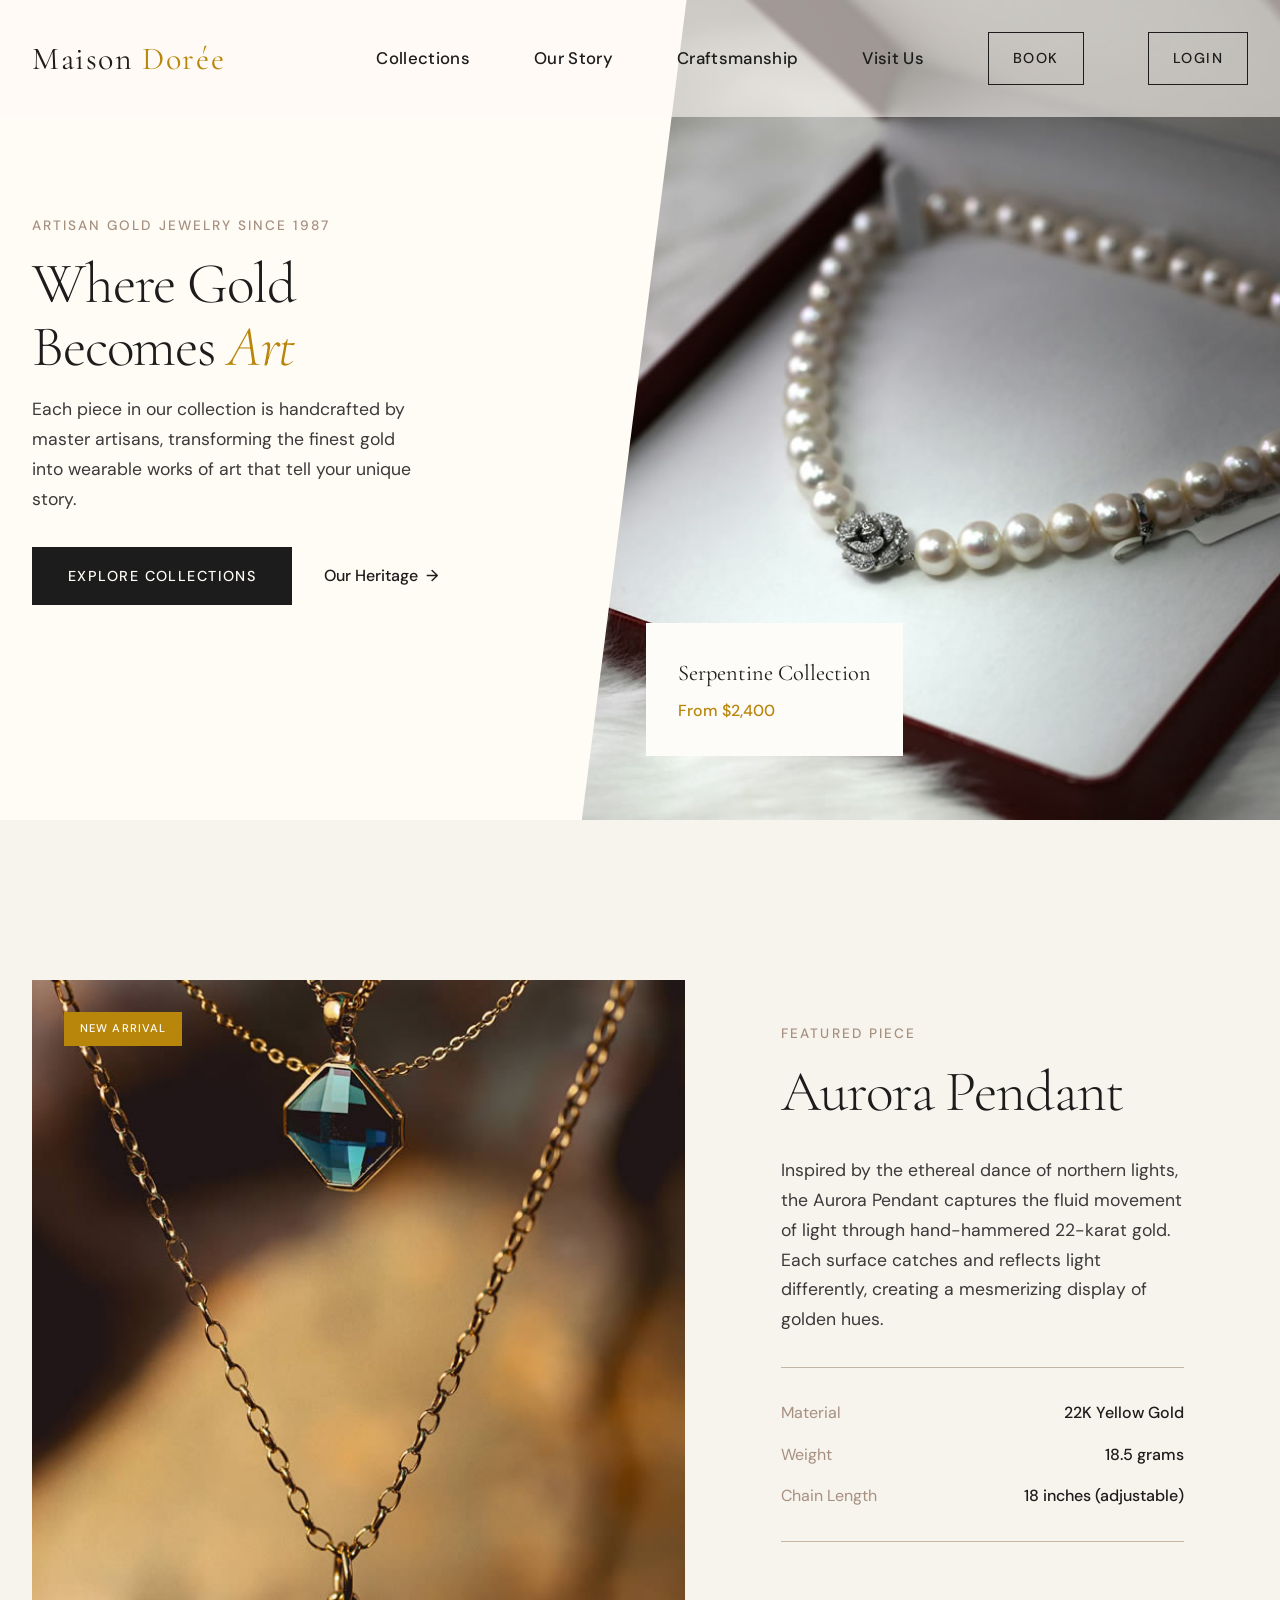
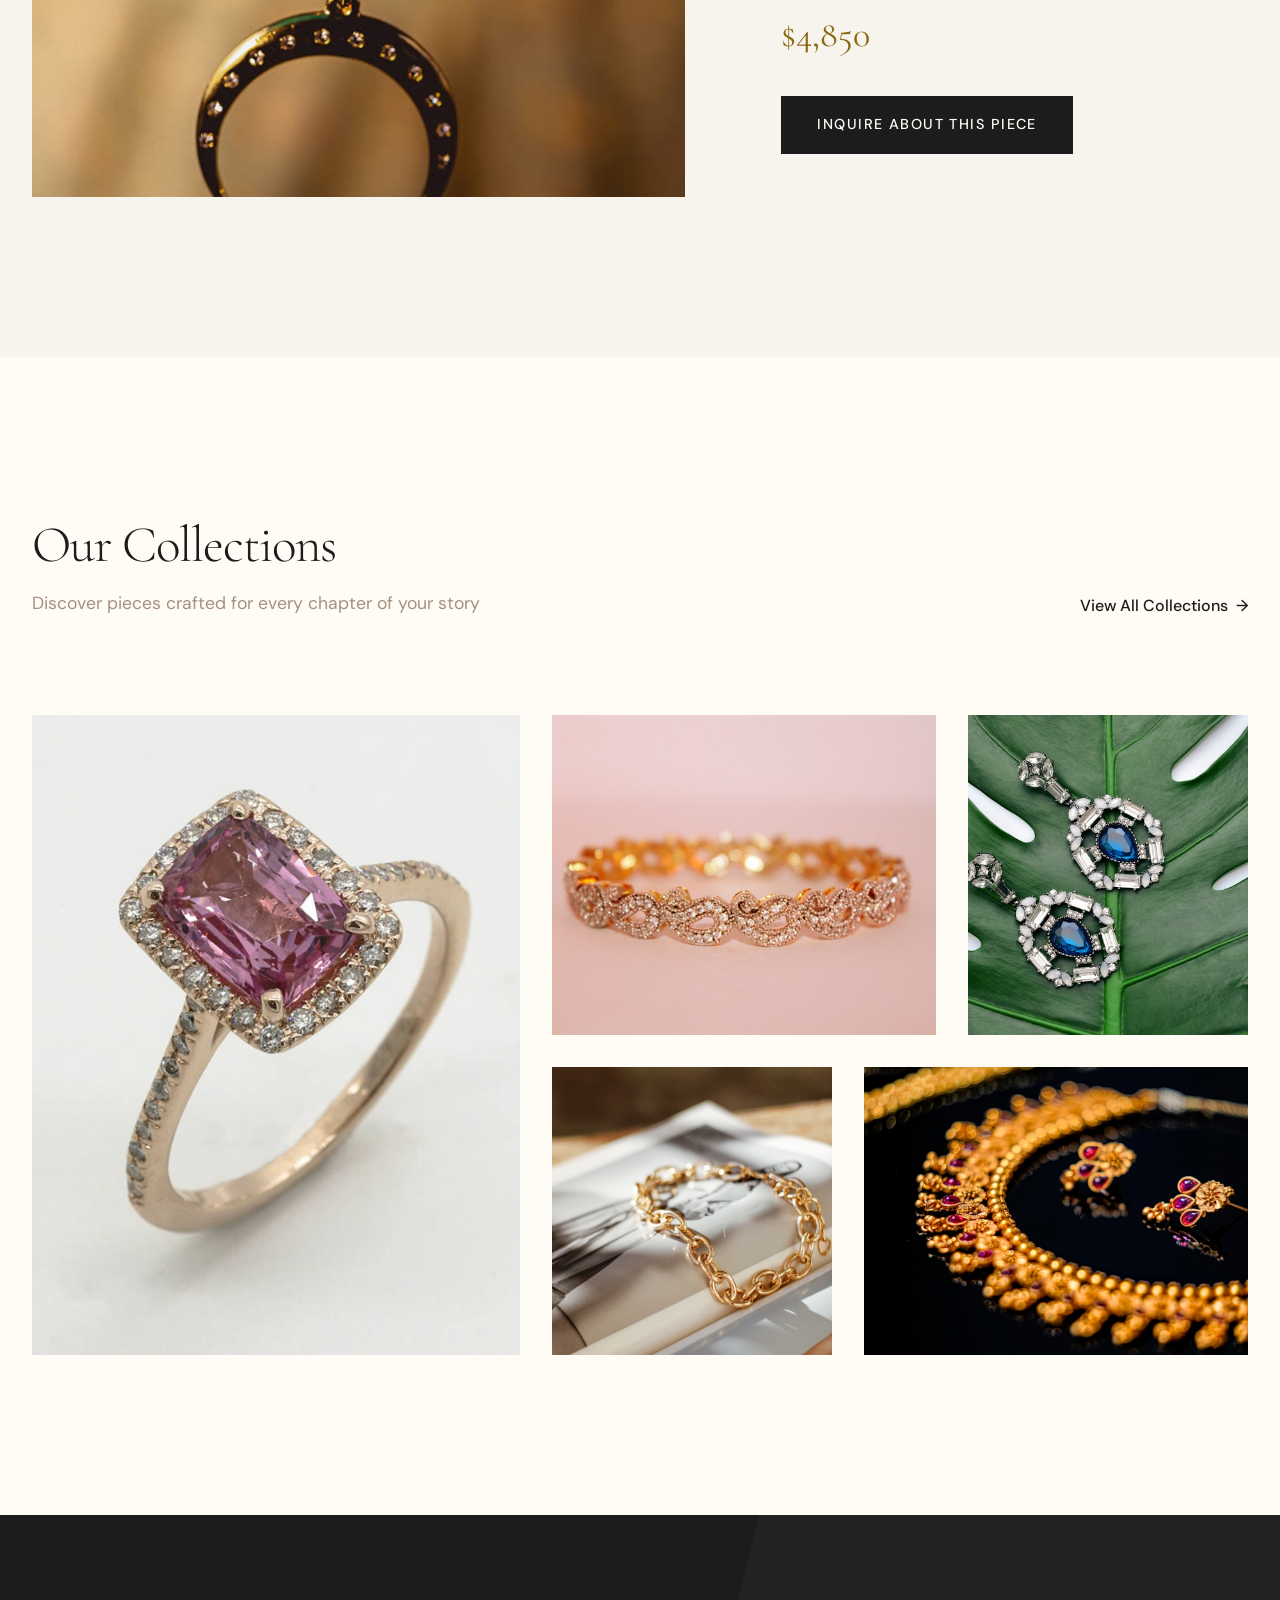
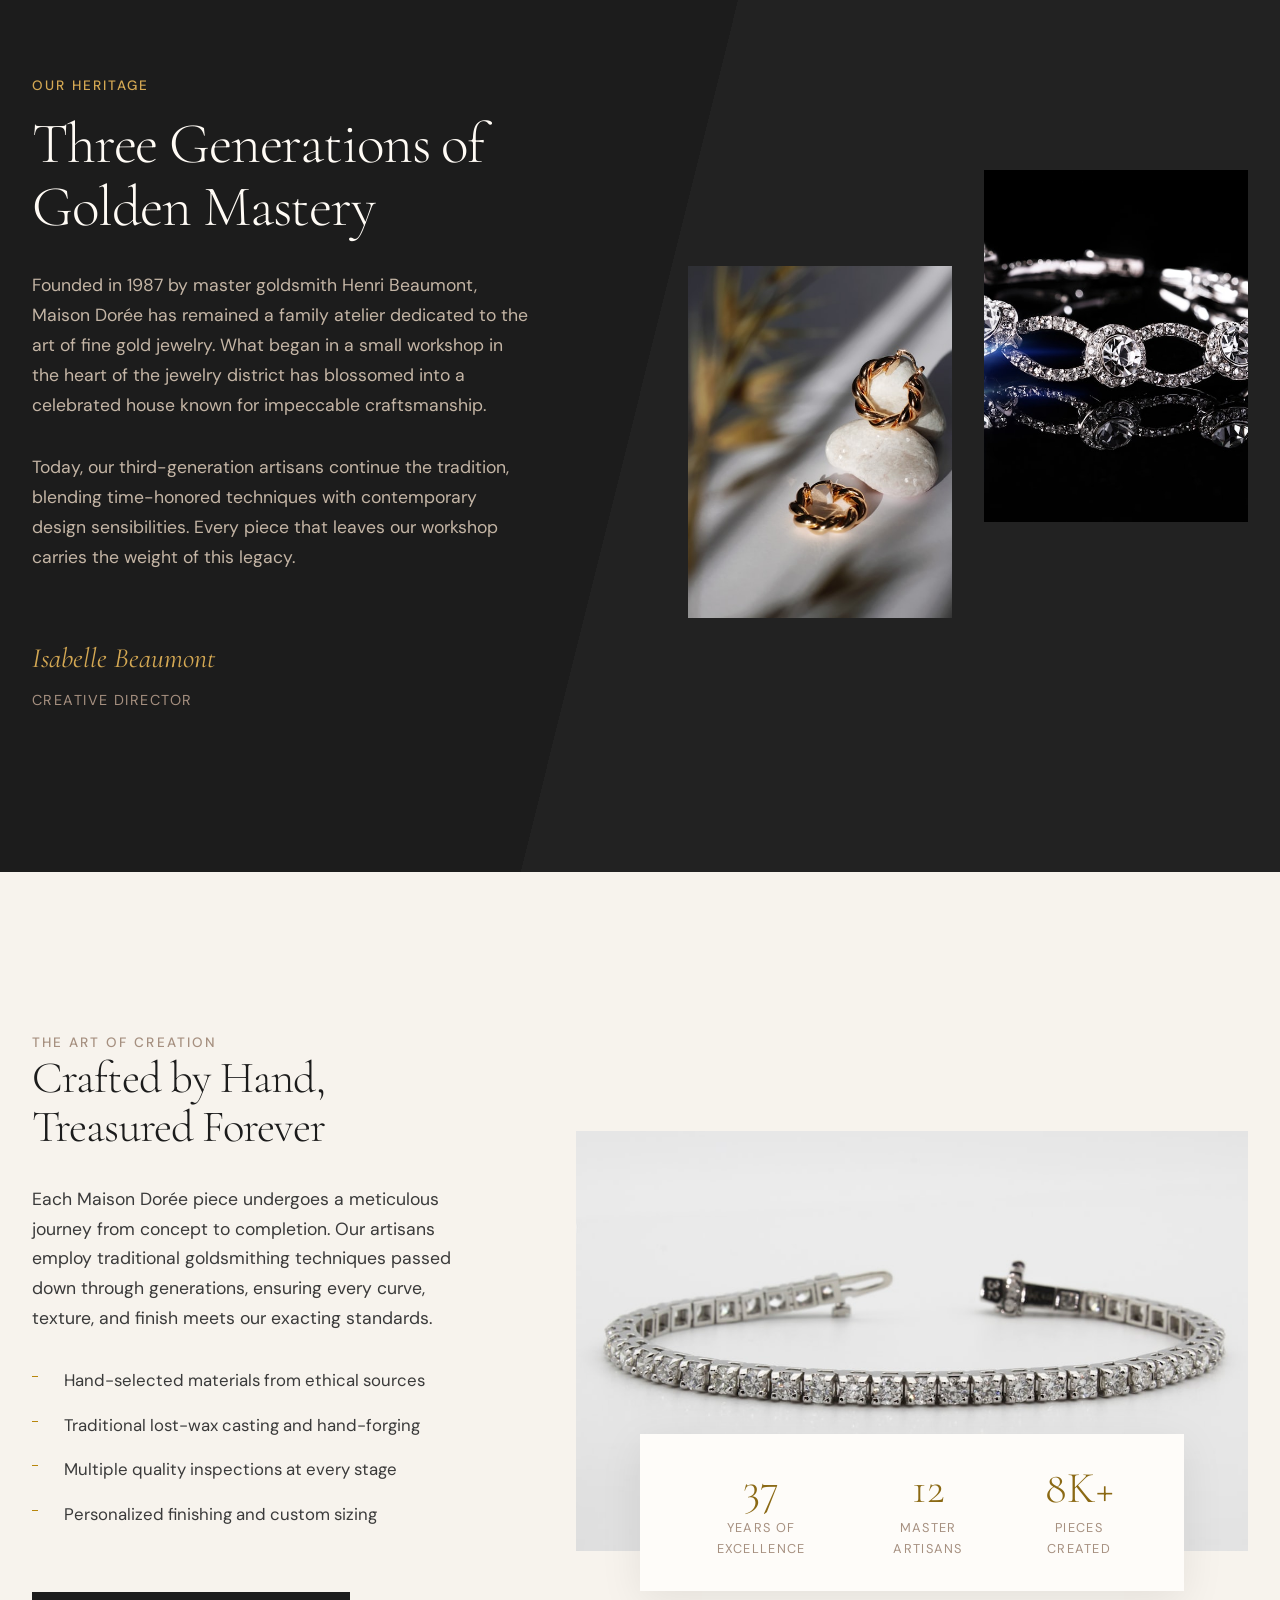
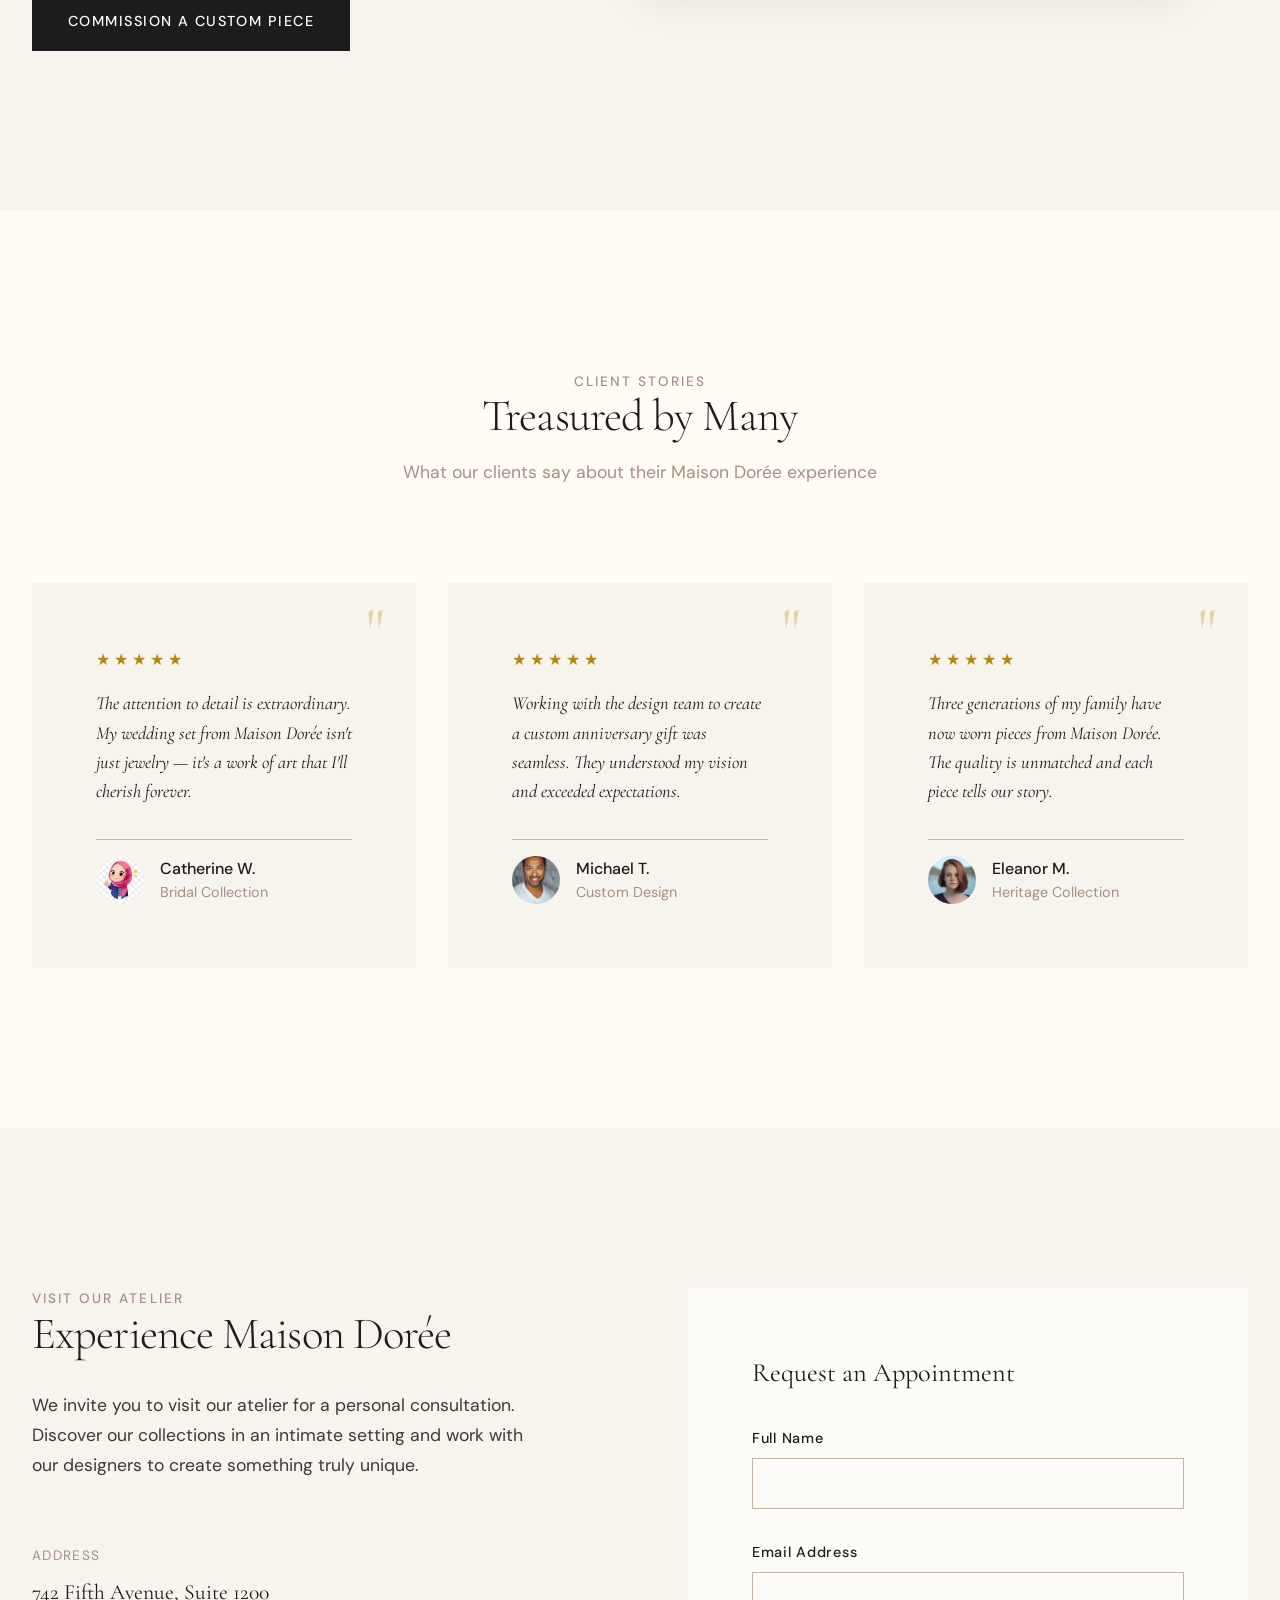
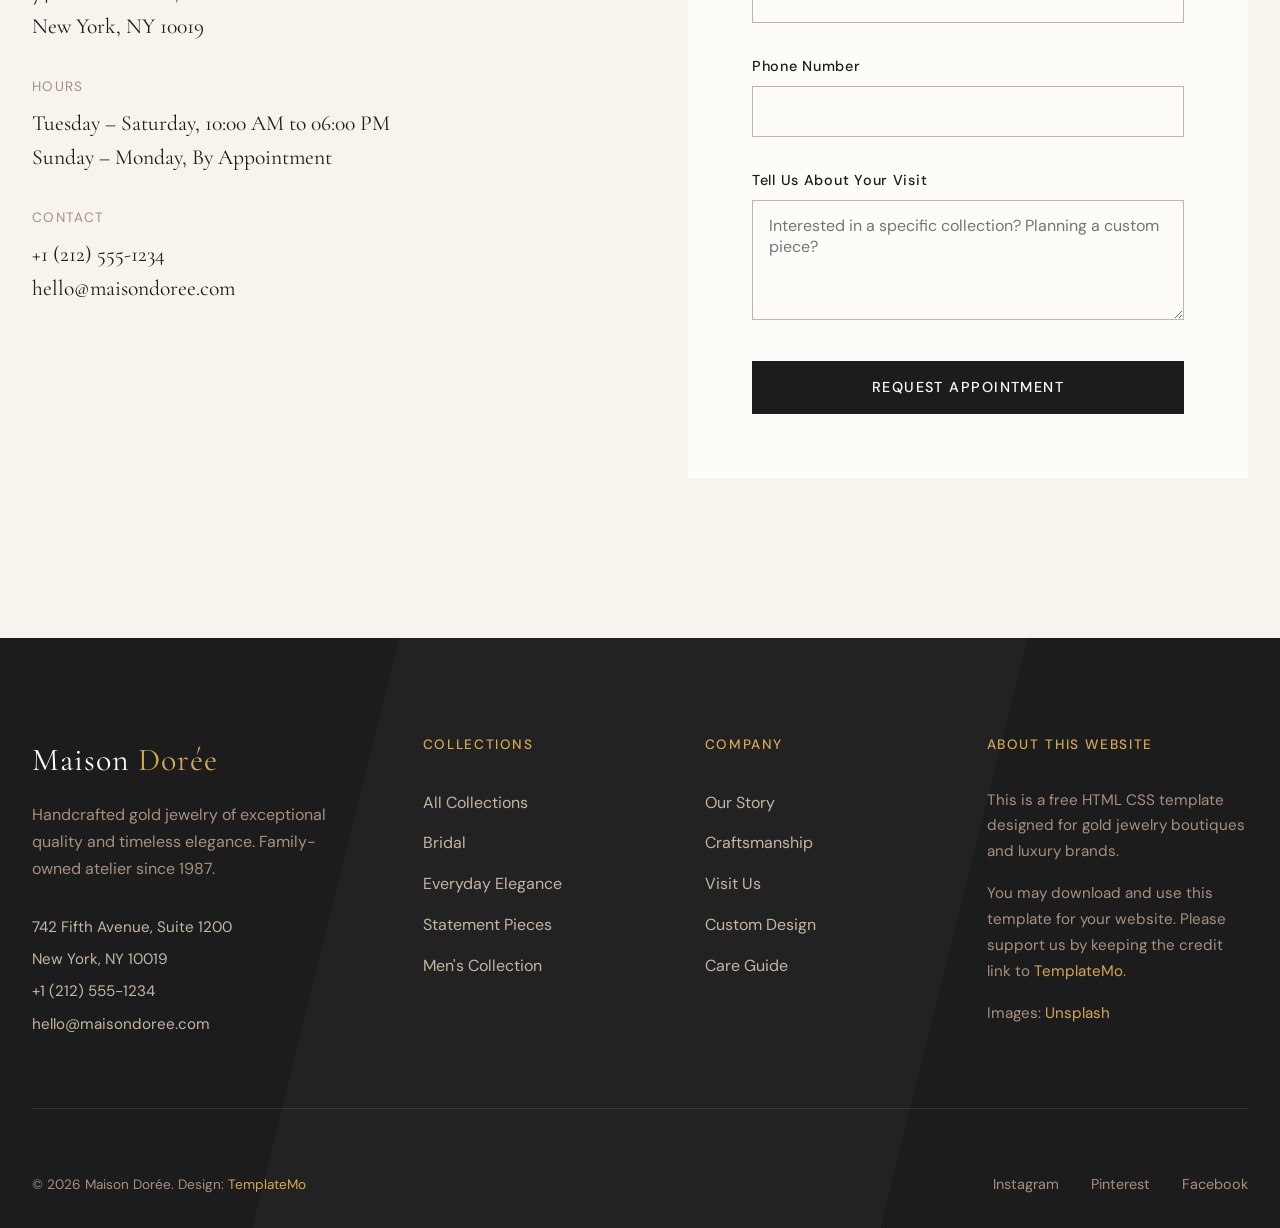
==== index.html @ 2b9eea3d "Update index.html" ====
<!DOCTYPE html>
<html lang="en">
<head>
    <meta charset="UTF-8">
    <meta name="viewport" content="width=device-width, initial-scale=1.0">
    

    <title>DelTa</title>
    <link href="images/logo-delayota.jpg" rel="icon">
    <!-- Google Fonts -->
    <link rel="preconnect" href="https://fonts.googleapis.com">
    <link rel="preconnect" href="https://fonts.gstatic.com" crossorigin>
    <link href="https://fonts.googleapis.com/css2?family=Cormorant+Garamond:ital,wght@0,300;0,400;0,500;0,600;1,300;1,400&family=DM+Sans:ital,wght@0,400;0,500;0,600;1,400&display=swap" rel="stylesheet">
    <link rel="stylesheet" href="templatemo-maison-style.css">
    <!--

TemplateMo 611 Maison Doree

https://templatemo.com/tm-611-maison-doree

-->
</head>
<body>
    <!-- Header -->
    <header class="site-header" id="header">
        <div class="container">
            <div class="header-inner">
                <a href="#" class="logo">Maison <span id="username-display">Dorée</span></a>
                
                <nav class="nav-main">
                    <a href="#collections">Collections</a>
                    <a href="#story">Our Story</a>
                    <a href="#craftsmanship">Craftsmanship</a>
                    <a href="#contact">Visit Us</a>
                    <a href="#contact" class="nav-cta">Book </a>
                    <a href="login/index.html" class="nav-cta">Login </a>
                </nav>
                
                <button class="menu-toggle" id="menuToggle" aria-label="Toggle menu">
                    <span></span>
                    <span></span>
                    <span></span>
                </button>
            </div>
        </div>
    </header>
    
    <!-- Mobile Navigation -->
    <div class="mobile-overlay" id="mobileOverlay"></div>
    <nav class="mobile-nav" id="mobileNav">
        <button class="mobile-nav-close" id="mobileNavClose">×</button>
        <ul class="mobile-nav-links">
            <li><a href="#collections">Collections</a></li>
            <li><a href="#story">Our Story</a></li>
            <li><a href="#craftsmanship">Craftsmanship</a></li>
            <li><a href="#contact">Visit Us</a></li>
        </ul>
        <div class="mobile-nav-cta">
            <a href="#contact" class="btn-primary">Book Appointment</a>
        </div>
    </nav>
    
    <!-- Hero Section -->
    <section class="hero">
        <div class="hero-content">
            <p class="text-label hero-tagline">Artisan Gold Jewelry Since 1987</p>
            <h1 class="heading-display hero-title">
                Where Gold<br>Becomes <em>Art</em>
            </h1>
            <p class="text-body hero-description">
                Each piece in our collection is handcrafted by master artisans, 
                transforming the finest gold into wearable works of art that 
                tell your unique story.
            </p>
            <div class="hero-actions">
                <a href="#collections" class="btn-primary">Explore Collections</a>
                <a href="#story" class="btn-text">Our Heritage</a>
            </div>
        </div>
        <div class="hero-image">
            <div class="hero-slide active" data-title="Serpentine Collection" data-price="From $2,400">
                <img src="images/maison-hero-01.jpg" 
                     alt="Serpentine gold jewelry collection">
            </div>
            <div class="hero-slide" data-title="Aurora Pendant" data-price="From $4,850">
                <img src="images/maison-hero-02.jpg" 
                     alt="Aurora gold pendant necklace">
            </div>
            <div class="hero-slide" data-title="Heritage Rings" data-price="From $3,200">
                <img src="images/maison-hero-03.jpg" 
                     alt="Heritage gold ring collection">
            </div>
            <div class="hero-image-overlay">
                <p class="overlay-title" id="heroTitle">Serpentine Collection</p>
                <p class="overlay-price" id="heroPrice">From $2,400</p>
            </div>
        </div>
    </section>
    
    <!-- Featured Piece -->
    <section class="featured-piece">
        <div class="container">
            <div class="featured-grid">
                <div class="featured-image-wrapper">
                    <div class="featured-image">
                        <img src="images/maison-hero-02.jpg" 
                             alt="Handcrafted gold necklace">
                    </div>
                    <div class="featured-badge">New Arrival</div>
                </div>
                <div class="featured-content">
                    <p class="text-label featured-label">Featured Piece</p>
                    <h2 class="heading-display featured-title">
                        Aurora Pendant
                    </h2>
                    <p class="text-body featured-description">
                        Inspired by the ethereal dance of northern lights, 
                        the Aurora Pendant captures the fluid movement of light 
                        through hand-hammered 22-karat gold. Each surface catches 
                        and reflects light differently, creating a mesmerizing 
                        display of golden hues.
                    </p>
                    <div class="featured-details">
                        <div class="detail-row">
                            <span class="detail-label">Material</span>
                            <span class="detail-value">22K Yellow Gold</span>
                        </div>
                        <div class="detail-row">
                            <span class="detail-label">Weight</span>
                            <span class="detail-value">18.5 grams</span>
                        </div>
                        <div class="detail-row">
                            <span class="detail-label">Chain Length</span>
                            <span class="detail-value">18 inches (adjustable)</span>
                        </div>
                    </div>
                    <p class="featured-price">$4,850</p>
                    <a href="#contact" class="btn-primary">Inquire About This Piece</a>
                </div>
            </div>
        </div>
    </section>
    
    <!-- Collections -->
    <section class="collections" id="collections">
        <div class="container">
            <div class="section-header">
                <div class="section-header-left">
                    <h2 class="heading-display section-title">Our Collections</h2>
                    <p class="text-body section-subtitle">
                        Discover pieces crafted for every chapter of your story
                    </p>
                </div>
                <a href="#" class="btn-text">View All Collections</a>
            </div>
            
            <div class="collections-grid">
                <div class="collection-item">
                    <div class="collection-image">
                        <img src="images/maison-hero-03.jpg" 
                             alt="Bridal jewelry collection">
                    </div>
                    <div class="collection-overlay">
                        <h3 class="collection-name">Bridal</h3>
                        <p class="collection-count">24 pieces</p>
                    </div>
                </div>
                
                <div class="collection-item">
                    <div class="collection-image">
                        <img src="images/maison-doree-01.jpg" 
                             alt="Everyday gold jewelry">
                    </div>
                    <div class="collection-overlay">
                        <h3 class="collection-name">Everyday Elegance</h3>
                        <p class="collection-count">36 pieces</p>
                    </div>
                </div>
                
                <div class="collection-item">
                    <div class="collection-image">
                        <img src="images/maison-doree-02.jpg" 
                             alt="Statement gold pieces">
                    </div>
                    <div class="collection-overlay">
                        <h3 class="collection-name">Statement</h3>
                        <p class="collection-count">18 pieces</p>
                    </div>
                </div>
                
                <div class="collection-item">
                    <div class="collection-image">
                        <img src="images/maison-doree-03.jpg" 
                             alt="Heritage collection">
                    </div>
                    <div class="collection-overlay">
                        <h3 class="collection-name">Heritage</h3>
                        <p class="collection-count">12 pieces</p>
                    </div>
                </div>
                
                <div class="collection-item">
                    <div class="collection-image">
                        <img src="images/maison-doree-04.jpg" 
                             alt="Men's gold collection">
                    </div>
                    <div class="collection-overlay">
                        <h3 class="collection-name">Men's Collection</h3>
                        <p class="collection-count">15 pieces</p>
                    </div>
                </div>
            </div>
        </div>
    </section>
    
    <!-- Our Story -->
    <section class="story" id="story">
        <div class="container">
            <div class="story-grid">
                <div class="story-content">
                    <p class="text-label story-label">Our Heritage</p>
                    <h2 class="heading-display story-title">
                        Three Generations of Golden Mastery
                    </h2>
                    <p class="text-body story-text">
                        Founded in 1987 by master goldsmith Henri Beaumont, 
                        Maison Dorée has remained a family atelier dedicated to 
                        the art of fine gold jewelry. What began in a small 
                        workshop in the heart of the jewelry district has 
                        blossomed into a celebrated house known for impeccable 
                        craftsmanship.
                    </p>
                    <p class="text-body story-text">
                        Today, our third-generation artisans continue the 
                        tradition, blending time-honored techniques with 
                        contemporary design sensibilities. Every piece that 
                        leaves our workshop carries the weight of this legacy.
                    </p>
                    <div class="story-signature">
                        <p class="signature-name">Isabelle Beaumont</p>
                        <p class="signature-title">Creative Director</p>
                    </div>
                </div>
                <div class="story-images">
                    <div class="story-image">
                        <img src="images/maison-doree-05.jpg" 
                             alt="Goldsmith at work">
                    </div>
                    <div class="story-image">
                        <img src="images/maison-doree-06.jpg" 
                             alt="Jewelry crafting detail">
                    </div>
                </div>
            </div>
        </div>
    </section>
    
    <!-- Craftsmanship -->
    <section class="craftsmanship" id="craftsmanship">
        <div class="container">
            <div class="craft-grid">
                <div class="craft-content">
                    <p class="text-label">The Art of Creation</p>
                    <h2 class="heading-display craft-title">
                        Crafted by Hand, Treasured Forever
                    </h2>
                    <p class="text-body craft-text">
                        Each Maison Dorée piece undergoes a meticulous journey 
                        from concept to completion. Our artisans employ 
                        traditional goldsmithing techniques passed down through 
                        generations, ensuring every curve, texture, and finish 
                        meets our exacting standards.
                    </p>
                    <ul class="craft-list text-body">
                        <li>Hand-selected materials from ethical sources</li>
                        <li>Traditional lost-wax casting and hand-forging</li>
                        <li>Multiple quality inspections at every stage</li>
                        <li>Personalized finishing and custom sizing</li>
                    </ul>
                    <a href="#contact" class="btn-primary">Commission a Custom Piece</a>
                </div>
                <div class="craft-image-wrapper">
                    <div class="craft-image">
                        <img src="images/maison-doree-07.jpg" 
                             alt="Jewelry craftsmanship workshop">
                    </div>
                    <div class="craft-stats">
                        <div class="stat-item">
                            <p class="stat-number">37</p>
                            <p class="stat-label">Years of Excellence</p>
                        </div>
                        <div class="stat-item">
                            <p class="stat-number">12</p>
                            <p class="stat-label">Master Artisans</p>
                        </div>
                        <div class="stat-item">
                            <p class="stat-number">8K+</p>
                            <p class="stat-label">Pieces Created</p>
                        </div>
                    </div>
                </div>
            </div>
        </div>
    </section>
    
    <!-- Testimonials -->
    <section class="testimonials">
        <div class="container">
            <div class="testimonials-header">
                <p class="text-label">Client Stories</p>
                <h2 class="heading-display testimonials-title">Treasured by Many</h2>
                <p class="text-body testimonials-subtitle">What our clients say about their Maison Dorée experience</p>
            </div>
            
            <div class="testimonials-grid">
                <div class="testimonial-card">
                    <div class="testimonial-stars">
                        <span>★</span><span>★</span><span>★</span><span>★</span><span>★</span>
                    </div>
                    <p class="testimonial-text">
                        The attention to detail is extraordinary. My wedding set from Maison Dorée isn't just jewelry — it's a work of art that I'll cherish forever.
                    </p>
                    <div class="testimonial-author">
                        <div class="testimonial-avatar">
                            <img src="images/avatar-01.jpg" alt="Catherine W.">
                        </div>
                        <div class="testimonial-info">
                            <p class="testimonial-name">Catherine W.</p>
                            <p class="testimonial-detail">Bridal Collection</p>
                        </div>
                    </div>
                </div>
                
                <div class="testimonial-card">
                    <div class="testimonial-stars">
                        <span>★</span><span>★</span><span>★</span><span>★</span><span>★</span>
                    </div>
                    <p class="testimonial-text">
                        Working with the design team to create a custom anniversary gift was seamless. They understood my vision and exceeded expectations.
                    </p>
                    <div class="testimonial-author">
                        <div class="testimonial-avatar">
                            <img src="images/avatar-02.jpg" alt="Michael T.">
                        </div>
                        <div class="testimonial-info">
                            <p class="testimonial-name">Michael T.</p>
                            <p class="testimonial-detail">Custom Design</p>
                        </div>
                    </div>
                </div>
                
                <div class="testimonial-card">
                    <div class="testimonial-stars">
                        <span>★</span><span>★</span><span>★</span><span>★</span><span>★</span>
                    </div>
                    <p class="testimonial-text">
                        Three generations of my family have now worn pieces from Maison Dorée. The quality is unmatched and each piece tells our story.
                    </p>
                    <div class="testimonial-author">
                        <div class="testimonial-avatar">
                            <img src="images/avatar-03.jpg" alt="Eleanor M.">
                        </div>
                        <div class="testimonial-info">
                            <p class="testimonial-name">Eleanor M.</p>
                            <p class="testimonial-detail">Heritage Collection</p>
                        </div>
                    </div>
                </div>
            </div>
        </div>
    </section>
    
    <!-- Contact -->
    <section class="contact" id="contact">
        <div class="container">
            <div class="contact-grid">
                <div class="contact-content">
                    <p class="text-label">Visit Our Atelier</p>
                    <h2 class="heading-display contact-title">
                        Experience Maison Dorée
                    </h2>
                    <p class="text-body contact-text">
                        We invite you to visit our atelier for a personal 
                        consultation. Discover our collections in an intimate 
                        setting and work with our designers to create something 
                        truly unique.
                    </p>
                    
                    <div class="contact-details">
                        <div class="contact-item">
                            <p class="contact-item-label">Address</p>
                            <p class="contact-item-value">
                                742 Fifth Avenue, Suite 1200<br>
                                New York, NY 10019
                            </p>
                        </div>
                        <div class="contact-item">
                            <p class="contact-item-label">Hours</p>
                            <p class="contact-item-value">
                                Tuesday – Saturday, 10:00 AM to 06:00 PM<br>
                                Sunday – Monday, By Appointment
                            </p>
                        </div>
                        <div class="contact-item">
                            <p class="contact-item-label">Contact</p>
                            <p class="contact-item-value">
                                <a href="tel:+12125551234">+1 (212) 555-1234</a><br>
                                <a href="mailto:hello@maisondoree.com">hello@maisondoree.com</a>
                            </p>
                        </div>
                    </div>
                </div>
                
                <div class="contact-form-wrapper">
                    <h3 class="form-title">Request an Appointment</h3>
                    <form id="appointmentForm">
                        <div class="form-group">
                            <label class="form-label" for="name">Full Name</label>
                            <input type="text" id="name" name="name" class="form-input" required>
                        </div>
                        <div class="form-group">
                            <label class="form-label" for="email">Email Address</label>
                            <input type="email" id="email" name="email" class="form-input" required>
                        </div>
                        <div class="form-group">
                            <label class="form-label" for="phone">Phone Number</label>
                            <input type="tel" id="phone" name="phone" class="form-input">
                        </div>
                        <div class="form-group">
                            <label class="form-label" for="message">Tell Us About Your Visit</label>
                            <textarea id="message" name="message" class="form-textarea" 
                                placeholder="Interested in a specific collection? Planning a custom piece?"></textarea>
                        </div>
                        <button type="submit" class="form-submit">Request Appointment</button>
                    </form>
                </div>
            </div>
        </div>
    </section>
    
    <!-- Footer -->
    <footer class="site-footer">
        <div class="container">
            <div class="footer-grid">
                <!-- Column 1: Brand & Contact -->
                <div class="footer-brand">
                    <p class="footer-logo">Maison <span>Dorée</span></p>
                    <p class="footer-tagline">
                        Handcrafted gold jewelry of exceptional quality and timeless elegance. Family-owned atelier since 1987.
                    </p>
                    <div class="footer-contact-info">
                        <p>742 Fifth Avenue, Suite 1200</p>
                        <p>New York, NY 10019</p>
                        <p><a href="tel:+12125551234">+1 (212) 555-1234</a></p>
                        <p><a href="mailto:hello@maisondoree.com">hello@maisondoree.com</a></p>
                    </div>
                </div>
                
                <!-- Column 2: Quick Links -->
                <div class="footer-column">
                    <h4 class="footer-column-title">Collections</h4>
                    <ul class="footer-links">
                        <li><a href="#collections">All Collections</a></li>
                        <li><a href="#">Bridal</a></li>
                        <li><a href="#">Everyday Elegance</a></li>
                        <li><a href="#">Statement Pieces</a></li>
                        <li><a href="#">Men's Collection</a></li>
                    </ul>
                </div>
                
                <!-- Column 3: Company -->
                <div class="footer-column">
                    <h4 class="footer-column-title">Company</h4>
                    <ul class="footer-links">
                        <li><a href="#story">Our Story</a></li>
                        <li><a href="#craftsmanship">Craftsmanship</a></li>
                        <li><a href="#contact">Visit Us</a></li>
                        <li><a href="#">Custom Design</a></li>
                        <li><a href="#">Care Guide</a></li>
                    </ul>
                </div>
                
                <!-- Column 4: About This Website -->
                <div class="footer-column footer-about">
                    <h4 class="footer-column-title">About This Website</h4>
                    <p>
                        This is a free HTML CSS template designed for gold jewelry boutiques and luxury brands.
                    </p>
                    <p>
                        You may download and use this template for your website. Please support us by keeping the credit link to <a href="https://templatemo.com" target="_blank">TemplateMo</a>.
                    </p>
                    <p>
                        Images: <a href="https://unsplash.com" target="_blank">Unsplash</a>
                    </p>
                </div>
            </div>
            
            <!-- Footer Bottom -->
            <div class="footer-bottom">
                <p class="footer-copyright">© 2026 Maison Dorée. Design: <a href="https://templatemo.com" target="_blank" rel="nofollow">TemplateMo</a></p>
                <div class="footer-social">
                    <a href="#">Instagram</a>
                    <a href="#">Pinterest</a>
                    <a href="#">Facebook</a>
                </div>
            </div>
        </div>
    </footer>
    <script src="templatemo-maison-doree.js"></script>
      <script src="js/tampiluser.js"></script>
</body>
</html>
---- templatemo-maison-style.css ----
@charset "utf-8";
/* 

CSS Document 

TemplateMo 611 Maison Doree

https://templatemo.com/tm-611-maison-doree

*/

:root {
	--color-cream: #FFFBF5;
	--color-ivory: #F7F3ED;
	--color-warm-white: #FEFCF9;
	--color-gold: #B8860B;
	--color-gold-light: #D4A853;
	--color-gold-dark: #8B6914;
	--color-charcoal: #1C1C1C;
	--color-charcoal-soft: #3A3A3A;
	--color-taupe: #A69080;
	--color-taupe-light: #C4B5A5;

	--font-display: 'Cormorant Garamond', Georgia, serif;
	--font-body: 'DM Sans', -apple-system, sans-serif;

	--space-xs: 0.5rem;
	--space-sm: 1rem;
	--space-md: 2rem;
	--space-lg: 4rem;
	--space-xl: 6rem;
	--space-2xl: 10rem;
}

*,
*::before,
*::after {
	margin: 0;
	padding: 0;
	box-sizing: border-box;
}

html {
	scroll-behavior: smooth;
}

body {
	font-family: var(--font-body);
	font-size: 18px;
	line-height: 1.6;
	color: var(--color-charcoal);
	background-color: var(--color-cream);
	-webkit-font-smoothing: antialiased;
}

img {
	max-width: 100%;
	height: auto;
	display: block;
}

a {
	color: inherit;
	text-decoration: none;
}

/* Typography */
.heading-display {
	font-family: var(--font-display);
	font-weight: 300;
	line-height: 1.1;
	letter-spacing: -0.02em;
}

.heading-editorial {
	font-family: var(--font-display);
	font-weight: 400;
	font-style: italic;
	line-height: 1.2;
}

.text-label {
	font-family: var(--font-body);
	font-size: 0.85rem;
	font-weight: 500;
	letter-spacing: 0.15em;
	text-transform: uppercase;
	color: var(--color-taupe);
}

.text-body {
	font-family: var(--font-body);
	font-size: 1.1rem;
	line-height: 1.7;
	color: var(--color-charcoal-soft);
}

/* Layout Utilities */
.container {
	width: 100%;
	max-width: 1400px;
	margin: 0 auto;
	padding: 0 var(--space-md);
}

.container--narrow {
	max-width: 900px;
}

.container--wide {
	max-width: 1600px;
}

/* ========================================
           HEADER / NAVIGATION
        ======================================== */
.site-header {
	position: fixed;
	top: 0;
	left: 0;
	right: 0;
	z-index: 1000;
	padding: var(--space-md) 0;
	transition: background 0.4s ease, padding 0.4s ease;
}

.site-header::before {
	content: '';
	position: absolute;
	top: 0;
	left: 0;
	right: 0;
	bottom: 0;
	background-color: rgba(255, 251, 245, 0.6);
	z-index: -1;
}

.site-header.scrolled {
	background: rgba(255, 251, 245, 0.98);
	backdrop-filter: blur(10px);
	padding: var(--space-sm) 0;
	box-shadow: 0 1px 0 rgba(0, 0, 0, 0.05);
}

.site-header.scrolled::before {
	display: none;
}

.header-inner {
	display: flex;
	align-items: center;
	justify-content: space-between;
}

.logo {
	font-family: var(--font-display);
	font-size: 2rem;
	font-weight: 400;
	letter-spacing: 0.05em;
}

.logo span {
	color: var(--color-gold);
}

.nav-main {
	display: flex;
	align-items: center;
	gap: var(--space-lg);
}

.nav-main a:not(.nav-cta) {
	font-family: var(--font-body);
	font-size: 1.05rem;
	font-weight: 500;
	letter-spacing: 0.02em;
	position: relative;
	padding: var(--space-xs) 0;
	transition: color 0.3s ease;
}

.nav-main a:not(.nav-cta):hover {
	color: var(--color-gold);
}

.nav-cta {
	font-family: var(--font-body);
	font-size: 0.9rem;
	font-weight: 500;
	letter-spacing: 0.1em;
	text-transform: uppercase;
	padding: 0.875rem 1.5rem;
	border: 1px solid var(--color-charcoal);
	transition: all 0.3s ease;
}

.nav-cta:hover {
	background-color: var(--color-charcoal);
	color: var(--color-cream);
}

/* Mobile Menu Toggle */
.menu-toggle {
	display: none;
	flex-direction: column;
	gap: 5px;
	background: none;
	border: none;
	cursor: pointer;
	padding: 10px;
}

.menu-toggle span {
	display: block;
	width: 24px;
	height: 1.5px;
	background-color: var(--color-charcoal);
	transition: all 0.3s ease;
}

/* ========================================
           HERO SECTION
        ======================================== */
.hero {
	min-height: 600px;
	max-height: 820px;
	height: 100vh;
	display: grid;
	grid-template-columns: 1fr 1.2fr;
	background-color: var(--color-cream);
	overflow: hidden;
}

.hero-content {
	display: flex;
	flex-direction: column;
	justify-content: center;
	padding: var(--space-md) var(--space-lg);
	padding-left: max(var(--space-md), calc((100vw - 1400px) / 2 + var(--space-md)));
}

.hero-tagline {
	margin-bottom: var(--space-sm);
	opacity: 0;
	transform: translateY(20px);
	animation: fadeUp 0.8s ease forwards;
	animation-delay: 0.3s;
}

.hero-title {
	font-size: clamp(2.5rem, 4.5vw, 4rem);
	margin-bottom: var(--space-sm);
	opacity: 0;
	transform: translateY(30px);
	animation: fadeUp 0.8s ease forwards;
	animation-delay: 0.5s;
}

.hero-title em {
	font-style: italic;
	color: var(--color-gold);
}

.hero-description {
	max-width: 380px;
	margin-bottom: var(--space-md);
	opacity: 0;
	transform: translateY(20px);
	animation: fadeUp 0.8s ease forwards;
	animation-delay: 0.7s;
}

.hero-actions {
	display: flex;
	align-items: center;
	gap: var(--space-md);
	opacity: 0;
	transform: translateY(20px);
	animation: fadeUp 0.8s ease forwards;
	animation-delay: 0.9s;
}

.btn-primary {
	display: inline-flex;
	align-items: center;
	gap: var(--space-sm);
	font-family: var(--font-body);
	font-size: 0.9rem;
	font-weight: 500;
	letter-spacing: 0.1em;
	text-transform: uppercase;
	padding: 1.1rem 2.25rem;
	background-color: var(--color-charcoal);
	color: var(--color-cream);
	border: none;
	cursor: pointer;
	transition: all 0.3s ease;
}

.btn-primary:hover {
	background-color: var(--color-gold-dark);
}

.btn-text {
	font-family: var(--font-body);
	font-size: 1rem;
	font-weight: 500;
	color: var(--color-charcoal);
	position: relative;
}

.btn-text::after {
	content: '→';
	margin-left: 0.5rem;
	transition: margin-left 0.3s ease;
}

.btn-text:hover::after {
	margin-left: 0.75rem;
}

.hero-image {
	position: relative;
	overflow: hidden;
	clip-path: polygon(15% 0, 100% 0, 100% 100%, 0 100%);
}

.hero-slide {
	position: absolute;
	inset: 0;
	opacity: 0;
	transition: opacity 1s ease-in-out;
}

.hero-slide.active {
	opacity: 1;
}

.hero-slide img {
	width: 100%;
	height: 100%;
	object-fit: cover;
}

.hero-image-overlay {
	position: absolute;
	bottom: var(--space-lg);
	left: var(--space-lg);
	background-color: var(--color-warm-white);
	padding: var(--space-md);
	max-width: 280px;
	z-index: 10;
	opacity: 0;
	transform: translateY(20px);
	animation: fadeUp 0.8s ease forwards;
	animation-delay: 1.1s;
}

.overlay-title {
	font-family: var(--font-display);
	font-size: 1.4rem;
	font-weight: 400;
	margin-bottom: var(--space-xs);
	transition: opacity 0.5s ease;
}

.overlay-price {
	font-family: var(--font-body);
	font-size: 1rem;
	color: var(--color-gold);
	font-weight: 500;
	transition: opacity 0.5s ease;
}

@keyframes fadeUp {
	to {
		opacity: 1;
		transform: translateY(0);
	}
}

/* ========================================
           FEATURED PIECE SECTION
        ======================================== */
.featured-piece {
	padding: var(--space-2xl) 0;
	background-color: var(--color-ivory);
}

.featured-grid {
	display: grid;
	grid-template-columns: 1.4fr 1fr;
	gap: var(--space-xl);
	align-items: center;
}

.featured-image-wrapper {
	position: relative;
}

.featured-image {
	aspect-ratio: 4/5;
	overflow: hidden;
}

.featured-image img {
	width: 100%;
	height: 100%;
	object-fit: cover;
	transition: transform 0.8s ease;
}

.featured-image-wrapper:hover .featured-image img {
	transform: scale(1.03);
}

.featured-badge {
	position: absolute;
	top: var(--space-md);
	left: var(--space-md);
	background-color: var(--color-gold);
	color: var(--color-cream);
	font-family: var(--font-body);
	font-size: 0.7rem;
	font-weight: 500;
	letter-spacing: 0.1em;
	text-transform: uppercase;
	padding: 0.5rem 1rem;
}

.featured-content {
	padding-right: var(--space-lg);
}

.featured-label {
	margin-bottom: var(--space-sm);
}

.featured-title {
	font-size: clamp(2.75rem, 4.5vw, 4rem);
	margin-bottom: var(--space-md);
}

.featured-description {
	margin-bottom: var(--space-md);
}

.featured-details {
	display: flex;
	flex-direction: column;
	gap: var(--space-sm);
	margin-bottom: var(--space-lg);
	padding: var(--space-md) 0;
	border-top: 1px solid var(--color-taupe-light);
	border-bottom: 1px solid var(--color-taupe-light);
}

.detail-row {
	display: flex;
	justify-content: space-between;
	font-size: 1rem;
}

.detail-label {
	color: var(--color-taupe);
}

.detail-value {
	font-weight: 500;
}

.featured-price {
	font-family: var(--font-display);
	font-size: 2.25rem;
	font-weight: 400;
	color: var(--color-gold-dark);
	margin-bottom: var(--space-md);
}

/* ========================================
           COLLECTIONS SECTION
        ======================================== */
.collections {
	padding: var(--space-2xl) 0;
	background-color: var(--color-cream);
}

.section-header {
	display: flex;
	justify-content: space-between;
	align-items: flex-end;
	margin-bottom: var(--space-xl);
}

.section-header-left {
	max-width: 500px;
}

.section-title {
	font-size: clamp(2.25rem, 4vw, 3.5rem);
	margin-bottom: var(--space-sm);
}

.section-subtitle {
	color: var(--color-taupe);
}

/* Asymmetric Masonry Grid */
.collections-grid {
	display: grid;
	grid-template-columns: repeat(12, 1fr);
	grid-template-rows: repeat(2, auto);
	gap: var(--space-md);
}

.collection-item {
	position: relative;
	overflow: hidden;
	cursor: pointer;
}

.collection-item:nth-child(1) {
	grid-column: 1 / 6;
	grid-row: 1 / 3;
}

.collection-item:nth-child(2) {
	grid-column: 6 / 10;
	grid-row: 1 / 2;
}

.collection-item:nth-child(3) {
	grid-column: 10 / 13;
	grid-row: 1 / 2;
}

.collection-item:nth-child(4) {
	grid-column: 6 / 9;
	grid-row: 2 / 3;
}

.collection-item:nth-child(5) {
	grid-column: 9 / 13;
	grid-row: 2 / 3;
}

.collection-image {
	width: 100%;
	height: 100%;
	min-height: 280px;
	overflow: hidden;
}

.collection-item:nth-child(1) .collection-image {
	min-height: 600px;
}

.collection-image img {
	width: 100%;
	height: 100%;
	object-fit: cover;
	transition: transform 0.6s ease;
}

.collection-item:hover .collection-image img {
	transform: scale(1.05);
}

.collection-overlay {
	position: absolute;
	inset: 0;
	background: linear-gradient(to top, rgba(28, 28, 28, 0.7) 0%, transparent 60%);
	display: flex;
	flex-direction: column;
	justify-content: flex-end;
	padding: var(--space-md);
	opacity: 0;
	transition: opacity 0.4s ease;
}

.collection-item:hover .collection-overlay {
	opacity: 1;
}

.collection-name {
	font-family: var(--font-display);
	font-size: 1.75rem;
	font-weight: 400;
	color: var(--color-cream);
	margin-bottom: var(--space-xs);
}

.collection-count {
	font-size: 0.9rem;
	color: var(--color-taupe-light);
	letter-spacing: 0.05em;
}

/* ========================================
           ABOUT / STORY SECTION
        ======================================== */
.story {
	padding: var(--space-2xl) 0;
	background: linear-gradient(104deg,
			#1C1C1C 0%,
			#1C1C1C 50%,
			#222222 50%,
			#222222 100%);
	color: var(--color-cream);
	overflow: hidden;
}

.story-grid {
	display: grid;
	grid-template-columns: 1fr 1fr;
	gap: var(--space-xl);
	align-items: center;
}

.story-content {
	padding-right: var(--space-lg);
}

.story-label {
	color: var(--color-gold-light);
	margin-bottom: var(--space-sm);
}

.story-title {
	font-size: clamp(2.75rem, 4.5vw, 4.5rem);
	margin-bottom: var(--space-md);
	color: var(--color-cream);
}

.story-text {
	color: var(--color-taupe-light);
	margin-bottom: var(--space-md);
}

.story-signature {
	margin-top: var(--space-lg);
}

.signature-name {
	font-family: var(--font-display);
	font-style: italic;
	font-size: 1.75rem;
	color: var(--color-gold-light);
	margin-bottom: var(--space-xs);
}

.signature-title {
	font-size: 0.9rem;
	color: var(--color-taupe);
	letter-spacing: 0.1em;
	text-transform: uppercase;
}

.story-images {
	display: grid;
	grid-template-columns: 1fr 1fr;
	gap: var(--space-md);
	position: relative;
}

.story-image:first-child {
	margin-top: var(--space-xl);
}

.story-image {
	aspect-ratio: 3/4;
	overflow: hidden;
}

.story-image img {
	width: 100%;
	height: 100%;
	object-fit: cover;
}

/* ========================================
           CRAFTSMANSHIP SECTION
        ======================================== */
.craftsmanship {
	padding: var(--space-2xl) 0;
	background-color: var(--color-ivory);
	overflow: hidden;
}

.craft-grid {
	display: grid;
	grid-template-columns: 1fr 1.5fr;
	gap: var(--space-xl);
	align-items: center;
}

.craft-content {
	order: 1;
}

.craft-image-wrapper {
	order: 2;
	position: relative;
}

.craft-image {
	aspect-ratio: 16/10;
	overflow: hidden;
}

.craft-image img {
	width: 100%;
	height: 100%;
	object-fit: cover;
}

.craft-stats {
	position: absolute;
	bottom: -40px;
	left: var(--space-lg);
	right: var(--space-lg);
	display: flex;
	gap: var(--space-lg);
	background-color: var(--color-warm-white);
	padding: var(--space-md) var(--space-lg);
	box-shadow: 0 10px 40px rgba(0, 0, 0, 0.08);
}

.stat-item {
	text-align: center;
}

.stat-number {
	font-family: var(--font-display);
	font-size: 2.75rem;
	font-weight: 300;
	color: var(--color-gold-dark);
	line-height: 1;
	margin-bottom: var(--space-xs);
}

.stat-label {
	font-size: 0.8rem;
	letter-spacing: 0.1em;
	text-transform: uppercase;
	color: var(--color-taupe);
}

.craft-title {
	font-size: clamp(2.25rem, 3.5vw, 3rem);
	margin-bottom: var(--space-md);
}

.craft-text {
	margin-bottom: var(--space-md);
}

.craft-list {
	list-style: none;
	margin-bottom: var(--space-lg);
}

.craft-list li {
	position: relative;
	padding-left: var(--space-md);
	margin-bottom: var(--space-sm);
	font-size: 1.05rem;
}

.craft-list li::before {
	content: '';
	position: absolute;
	left: 0;
	top: 0.6em;
	width: 6px;
	height: 1px;
	background-color: var(--color-gold);
}

/* ========================================
           TESTIMONIALS SECTION
        ======================================== */
.testimonials {
	padding: var(--space-2xl) 0;
	background-color: var(--color-cream);
}

.testimonials-header {
	text-align: center;
	margin-bottom: var(--space-xl);
}

.testimonials-title {
	font-size: clamp(2.25rem, 3.5vw, 3rem);
	margin-bottom: var(--space-sm);
}

.testimonials-subtitle {
	color: var(--color-taupe);
}

.testimonials-grid {
	display: grid;
	grid-template-columns: repeat(3, 1fr);
	gap: var(--space-md);
}

.testimonial-card {
	background-color: var(--color-ivory);
	padding: var(--space-lg);
	position: relative;
	transition: transform 0.3s ease, box-shadow 0.3s ease;
}

.testimonial-card:hover {
	transform: translateY(-5px);
	box-shadow: 0 15px 40px rgba(0, 0, 0, 0.08);
}

.testimonial-card::before {
	content: '"';
	position: absolute;
	top: var(--space-sm);
	right: var(--space-md);
	font-family: var(--font-display);
	font-size: 4rem;
	line-height: 1;
	color: var(--color-gold);
	opacity: 0.3;
}

.testimonial-stars {
	display: flex;
	gap: 4px;
	margin-bottom: var(--space-sm);
}

.testimonial-stars span {
	color: var(--color-gold);
	font-size: 1rem;
}

.testimonial-text {
	font-family: var(--font-display);
	font-size: 1.15rem;
	font-style: italic;
	line-height: 1.6;
	color: var(--color-charcoal);
	margin-bottom: var(--space-md);
}

.testimonial-author {
	display: flex;
	align-items: center;
	gap: var(--space-sm);
	padding-top: var(--space-sm);
	border-top: 1px solid var(--color-taupe-light);
}

.testimonial-avatar {
	width: 48px;
	height: 48px;
	border-radius: 50%;
	overflow: hidden;
	flex-shrink: 0;
}

.testimonial-avatar img {
	width: 100%;
	height: 100%;
	object-fit: cover;
}

.testimonial-info {
	flex: 1;
}

.testimonial-name {
	font-family: var(--font-body);
	font-size: 1rem;
	font-weight: 500;
	color: var(--color-charcoal);
}

.testimonial-detail {
	font-size: 0.9rem;
	color: var(--color-taupe);
}

/* ========================================
           CONTACT / VISIT SECTION
        ======================================== */
.contact {
	padding: var(--space-2xl) 0;
	background-color: var(--color-ivory);
}

.contact-grid {
	display: grid;
	grid-template-columns: 1fr 1fr;
	gap: var(--space-xl);
}

.contact-content {
	padding-right: var(--space-lg);
}

.contact-title {
	font-size: clamp(2.25rem, 3.5vw, 3rem);
	margin-bottom: var(--space-md);
}

.contact-text {
	margin-bottom: var(--space-lg);
}

.contact-details {
	margin-bottom: var(--space-lg);
}

.contact-item {
	margin-bottom: var(--space-md);
}

.contact-item-label {
	font-size: 0.85rem;
	letter-spacing: 0.1em;
	text-transform: uppercase;
	color: var(--color-taupe);
	margin-bottom: var(--space-xs);
}

.contact-item-value {
	font-family: var(--font-display);
	font-size: 1.35rem;
}

.contact-item-value a {
	transition: color 0.3s ease;
}

.contact-item-value a:hover {
	color: var(--color-gold);
}

.contact-form-wrapper {
	background-color: var(--color-warm-white);
	padding: var(--space-lg);
}

.form-title {
	font-family: var(--font-display);
	font-size: 1.65rem;
	font-weight: 400;
	margin-bottom: var(--space-md);
}

.form-group {
	margin-bottom: var(--space-md);
}

.form-label {
	display: block;
	font-size: 0.9rem;
	font-weight: 500;
	letter-spacing: 0.05em;
	margin-bottom: var(--space-xs);
}

.form-input,
.form-textarea {
	width: 100%;
	padding: 0.875rem 1rem;
	font-family: var(--font-body);
	font-size: 1rem;
	border: 1px solid var(--color-taupe-light);
	background-color: transparent;
	transition: border-color 0.3s ease;
}

.form-input:focus,
.form-textarea:focus {
	outline: none;
	border-color: var(--color-gold);
}

.form-textarea {
	min-height: 120px;
	resize: vertical;
}

.form-submit {
	width: 100%;
	padding: 1.1rem;
	font-family: var(--font-body);
	font-size: 0.9rem;
	font-weight: 500;
	letter-spacing: 0.1em;
	text-transform: uppercase;
	background-color: var(--color-charcoal);
	color: var(--color-cream);
	border: none;
	cursor: pointer;
	transition: background-color 0.3s ease;
}

.form-submit:hover {
	background-color: var(--color-gold-dark);
}

/* ========================================
           FOOTER - 4 Column Layout
        ======================================== */
.site-footer {
	background: linear-gradient(104deg,
			#1C1C1C 0%,
			#1C1C1C 28%,
			#222222 28%,
			#222222 72%,
			#1C1C1C 72%,
			#1C1C1C 100%);
	color: var(--color-cream);
	padding: var(--space-xl) 0 var(--space-md);
	position: relative;
}

.footer-grid {
	display: grid;
	grid-template-columns: 1.5fr 1fr 1fr 1.2fr;
	gap: var(--space-lg);
	margin-bottom: var(--space-lg);
	padding-bottom: var(--space-lg);
	border-bottom: 1px solid rgba(255, 255, 255, 0.1);
}

/* Column 1: Brand */
.footer-brand {
	padding-right: var(--space-md);
}

.footer-logo {
	font-family: var(--font-display);
	font-size: 2rem;
	font-weight: 400;
	letter-spacing: 0.03em;
	margin-bottom: var(--space-sm);
}

.footer-logo span {
	color: var(--color-gold-light);
}

.footer-tagline {
	font-size: 1rem;
	color: var(--color-taupe);
	line-height: 1.7;
	margin-bottom: var(--space-md);
}

.footer-contact-info p {
	font-size: 0.95rem;
	color: var(--color-taupe-light);
	margin-bottom: var(--space-xs);
}

.footer-contact-info a {
	color: var(--color-taupe-light);
	transition: color 0.3s ease;
}

.footer-contact-info a:hover {
	color: var(--color-gold-light);
}

/* Column Headers */
.footer-column-title {
	font-family: var(--font-body);
	font-size: 0.85rem;
	font-weight: 500;
	letter-spacing: 0.12em;
	text-transform: uppercase;
	color: var(--color-gold-light);
	margin-bottom: var(--space-md);
}

/* Column Links */
.footer-links {
	list-style: none;
}

.footer-links li {
	margin-bottom: 0.75rem;
}

.footer-links a {
	font-size: 1rem;
	color: var(--color-taupe-light);
	transition: color 0.3s ease;
}

.footer-links a:hover {
	color: var(--color-cream);
}

/* Column 4: About Website */
.footer-about p {
	font-size: 0.95rem;
	color: var(--color-taupe);
	line-height: 1.7;
	margin-bottom: var(--space-sm);
}

.footer-about a {
	color: var(--color-gold-light);
	transition: color 0.3s ease;
}

.footer-about a:hover {
	color: var(--color-cream);
}

/* Footer Bottom */
.footer-bottom {
	display: flex;
	justify-content: space-between;
	align-items: center;
}

.footer-copyright {
	font-size: 0.85rem;
	color: var(--color-taupe);
}

.footer-copyright a {
	color: var(--color-gold-light);
	transition: color 0.3s ease;
}

.footer-copyright a:hover {
	color: var(--color-cream);
}

.footer-social {
	display: flex;
	gap: var(--space-md);
}

.footer-social a {
	font-size: 0.9rem;
	color: var(--color-taupe);
	transition: color 0.3s ease;
}

.footer-social a:hover {
	color: var(--color-gold-light);
}

/* ========================================
           RESPONSIVE STYLES
        ======================================== */
@media (max-width: 1200px) {
	.hero {
		grid-template-columns: 1fr 1fr;
	}

	.hero-content {
		padding: var(--space-md) var(--space-md);
		padding-left: var(--space-lg);
	}

	.collections-grid {
		grid-template-columns: repeat(6, 1fr);
	}

	.collection-item:nth-child(1) {
		grid-column: 1 / 4;
		grid-row: 1 / 2;
	}

	.collection-item:nth-child(2) {
		grid-column: 4 / 7;
		grid-row: 1 / 2;
	}

	.collection-item:nth-child(3) {
		grid-column: 1 / 3;
		grid-row: 2 / 3;
	}

	.collection-item:nth-child(4) {
		grid-column: 3 / 5;
		grid-row: 2 / 3;
	}

	.collection-item:nth-child(5) {
		grid-column: 5 / 7;
		grid-row: 2 / 3;
	}

	.collection-item:nth-child(1) .collection-image {
		min-height: 350px;
	}
}

@media (max-width: 1100px) {
	.logo {
		font-size: 1.5rem;
	}

	.nav-main {
		gap: var(--space-md);
	}

	.nav-main a:not(.nav-cta) {
		font-size: 0.85rem;
	}

	.nav-cta {
		font-size: 0.75rem;
		padding: 0.7rem 1rem;
	}

	.craft-stats {
		gap: var(--space-md);
		padding: var(--space-sm) var(--space-md);
		left: var(--space-md);
		right: var(--space-md);
	}
}

@media (max-width: 860px) {
	.nav-main {
		display: none;
	}

	.menu-toggle {
		display: flex;
	}

	.hero {
		grid-template-columns: 1fr;
		height: auto;
		max-height: none;
	}

	.hero-content {
		padding: calc(var(--space-lg) + 60px) var(--space-md) var(--space-lg);
		order: 2;
	}

	.hero-image {
		order: 1;
		height: 400px;
		clip-path: none;
	}

	.hero-image-overlay {
		display: none;
	}

	.featured-grid,
	.story-grid,
	.craft-grid,
	.contact-grid {
		grid-template-columns: 1fr;
	}

	.featured-content {
		padding-right: 0;
		order: 2;
	}

	.featured-image-wrapper {
		order: 1;
	}

	.story-content {
		padding-right: 0;
	}

	.craft-content {
		order: 2;
	}

	.craft-image-wrapper {
		order: 1;
	}

	.craft-stats {
		position: static;
		margin-top: var(--space-md);
		justify-content: center;
	}

	.testimonials-grid {
		grid-template-columns: 1fr;
		gap: var(--space-md);
	}

	.contact-content {
		padding-right: 0;
	}

	.footer-grid {
		grid-template-columns: 1fr 1fr;
		gap: var(--space-lg);
	}

	.footer-brand {
		grid-column: 1 / -1;
		padding-right: 0;
	}

	.footer-bottom {
		flex-direction: column;
		gap: var(--space-md);
		text-align: center;
	}
}

@media (max-width: 768px) {
	.collections-grid {
		grid-template-columns: 1fr 1fr;
	}

	.collection-item:nth-child(1) {
		grid-column: 1 / -1;
		grid-row: auto;
	}

	.collection-item:nth-child(2),
	.collection-item:nth-child(3),
	.collection-item:nth-child(4),
	.collection-item:nth-child(5) {
		grid-column: auto;
		grid-row: auto;
	}

	.collection-item:nth-child(1) .collection-image {
		min-height: 300px;
	}

	.collection-overlay {
		opacity: 1;
	}

	.story-images {
		grid-template-columns: 1fr;
		gap: var(--space-sm);
	}

	.story-image:first-child {
		margin-top: 0;
	}

	.section-header {
		flex-direction: column;
		align-items: flex-start;
		gap: var(--space-md);
	}

	.testimonials-grid {
		grid-template-columns: repeat(2, 1fr);
	}

	.testimonial-card:nth-child(3) {
		grid-column: 1 / -1;
	}
}

@media (max-width: 576px) {
	:root {
		--space-lg: 3rem;
		--space-xl: 4rem;
		--space-2xl: 6rem;
	}

	.hero-actions {
		flex-direction: column;
		align-items: flex-start;
	}

	.collections-grid {
		grid-template-columns: 1fr;
	}

	.collection-item:nth-child(n) {
		grid-column: 1;
	}

	.craft-stats {
		flex-direction: column;
		gap: var(--space-md);
	}

	.testimonials-grid {
		grid-template-columns: 1fr;
	}

	.testimonial-card:nth-child(3) {
		grid-column: auto;
	}

	.footer-grid {
		grid-template-columns: 1fr;
	}
}

/* Mobile Navigation */
.mobile-nav {
	position: fixed;
	top: 0;
	right: -100%;
	width: 100%;
	max-width: 400px;
	height: 100vh;
	height: 100dvh;
	background-color: var(--color-warm-white);
	z-index: 2000;
	padding: var(--space-xl) var(--space-md);
	transition: right 0.4s ease;
	display: flex;
	flex-direction: column;
	overflow-y: auto;
	overscroll-behavior: contain;
}

.mobile-nav.active {
	right: 0;
}

.mobile-nav-close {
	position: absolute;
	top: var(--space-md);
	right: var(--space-md);
	background: none;
	border: none;
	font-size: 1.5rem;
	cursor: pointer;
	color: var(--color-charcoal);
}

.mobile-nav-links {
	list-style: none;
	margin-top: var(--space-xl);
}

.mobile-nav-links li {
	margin-bottom: var(--space-md);
}

.mobile-nav-links a {
	font-family: var(--font-display);
	font-size: 2rem;
	font-weight: 400;
	color: var(--color-charcoal);
	transition: color 0.3s ease;
}

.mobile-nav-links a:hover {
	color: var(--color-gold);
}

.mobile-nav-cta {
	margin-top: var(--space-xl);
	padding-bottom: var(--space-md);
}

.mobile-overlay {
	position: fixed;
	inset: 0;
	background-color: rgba(0, 0, 0, 0.4);
	z-index: 1999;
	opacity: 0;
	visibility: hidden;
	transition: opacity 0.4s ease, visibility 0.4s ease;
}

.mobile-overlay.active {
	opacity: 1;
	visibility: visible;
}
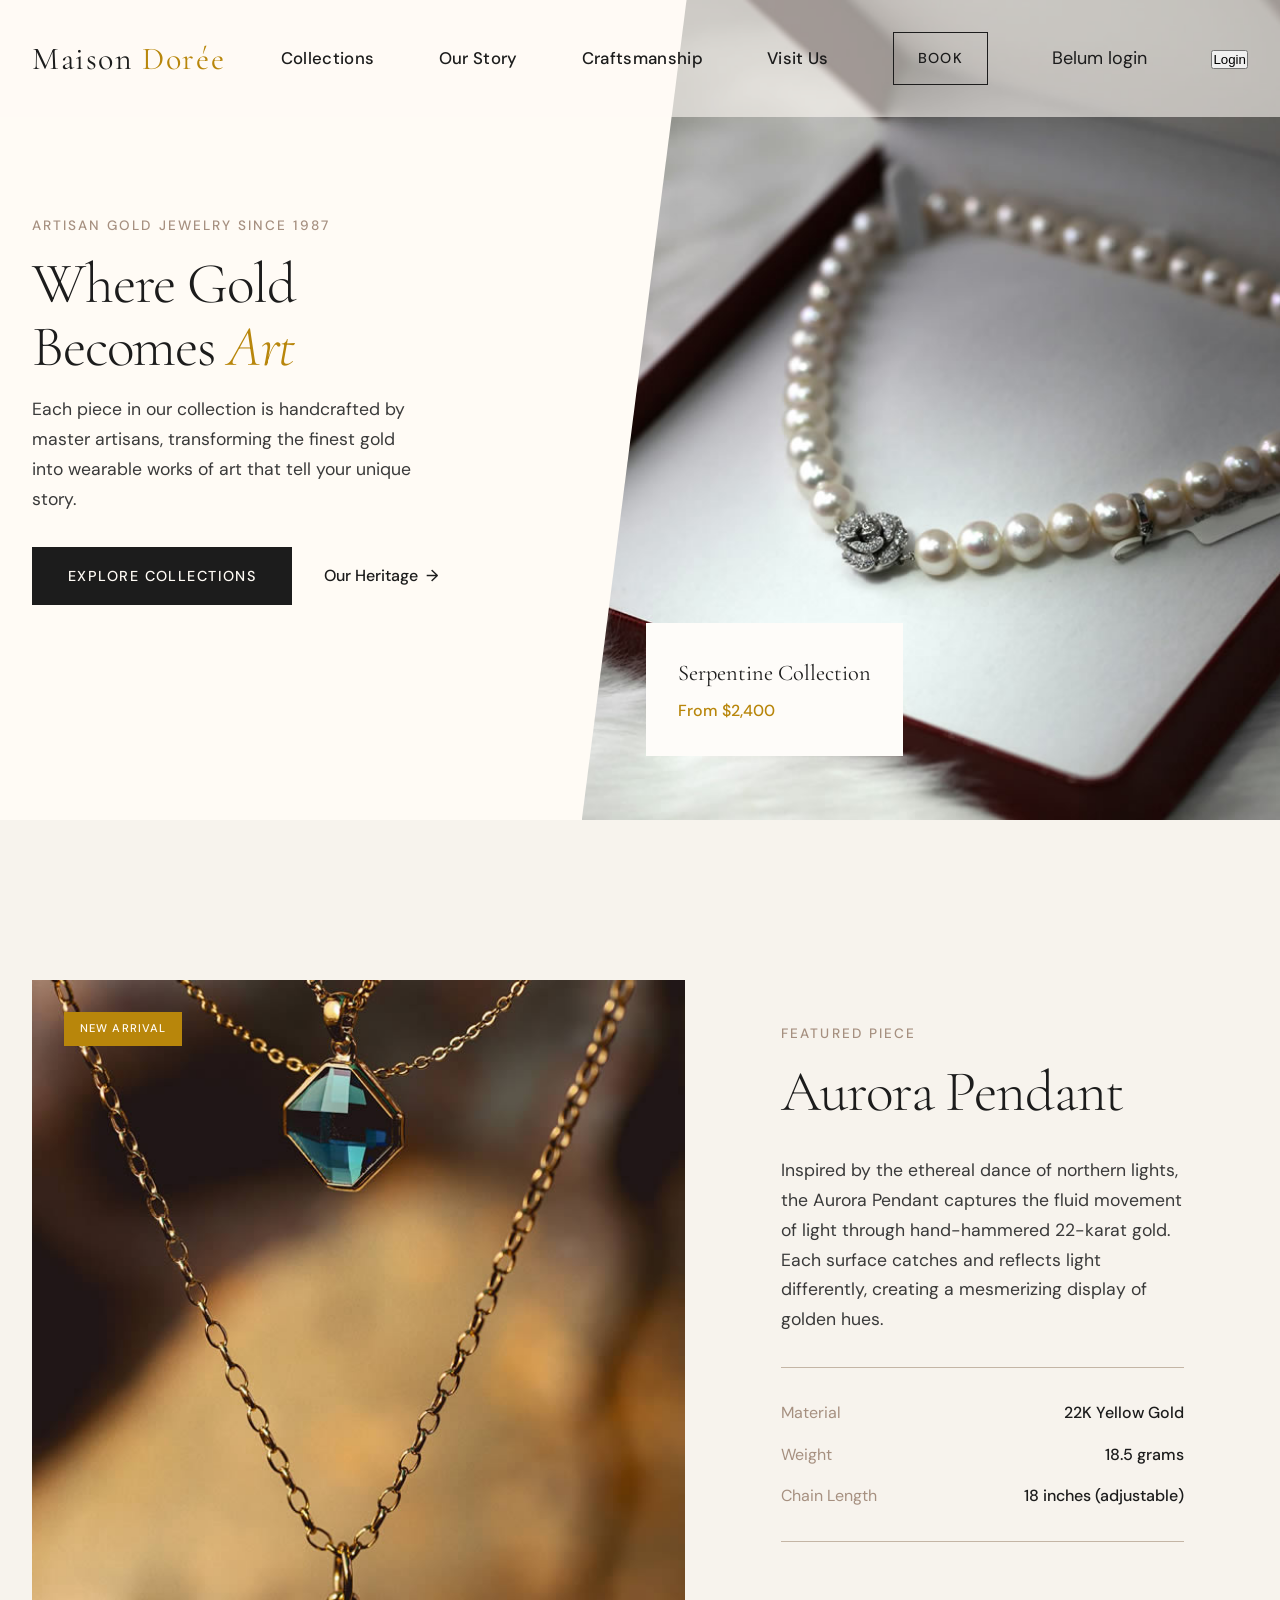
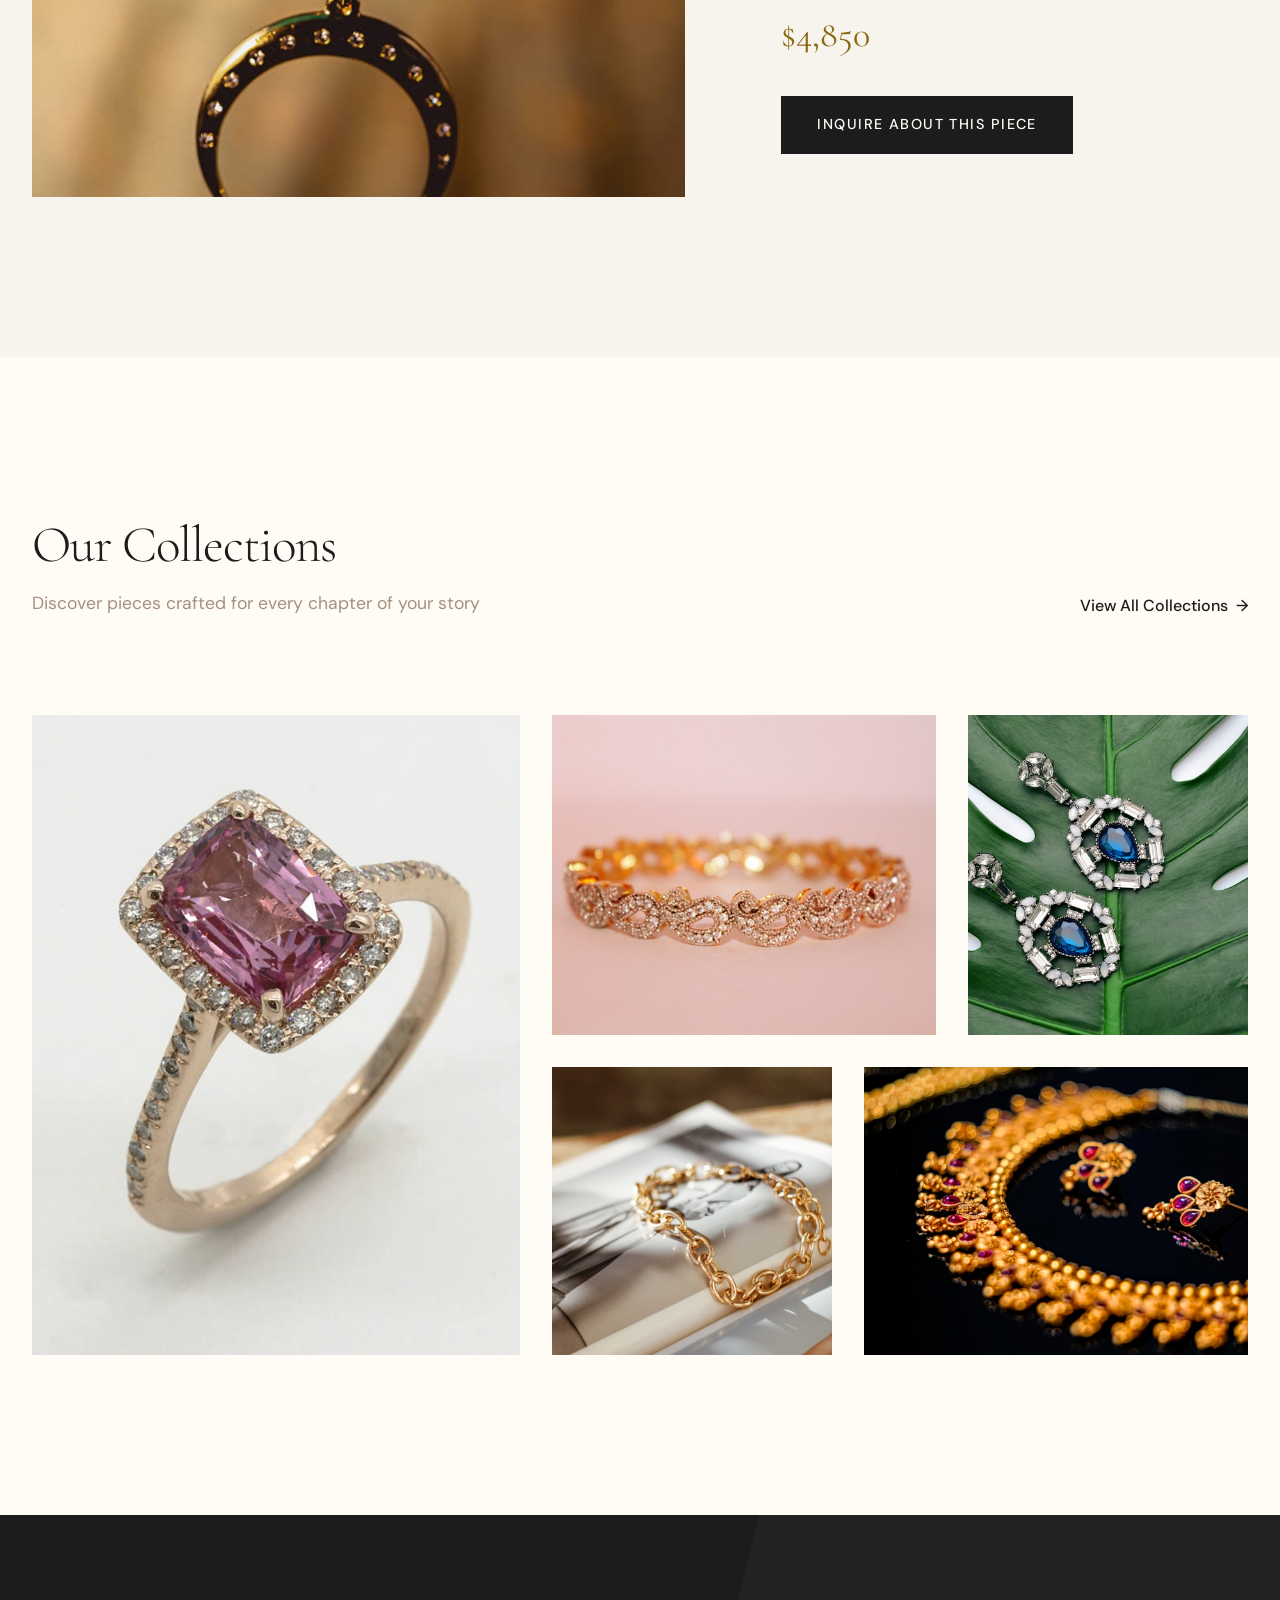
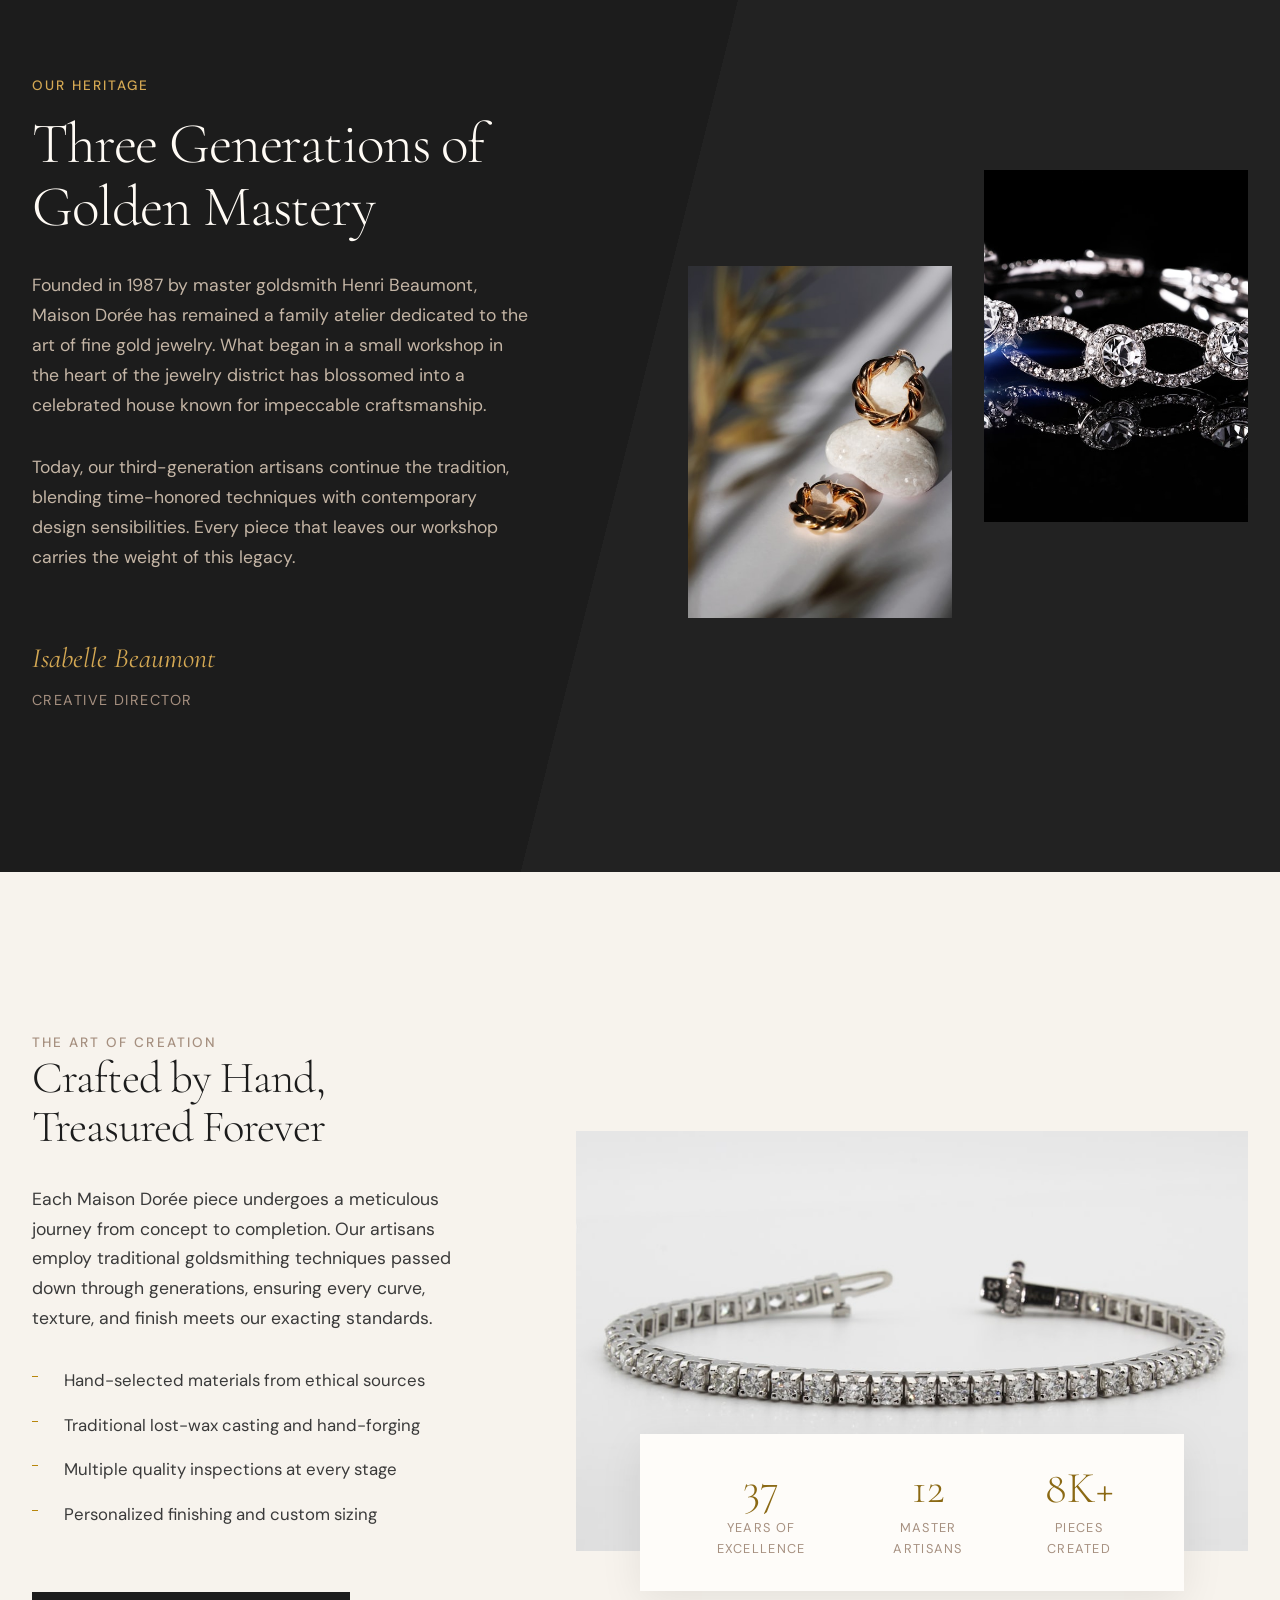
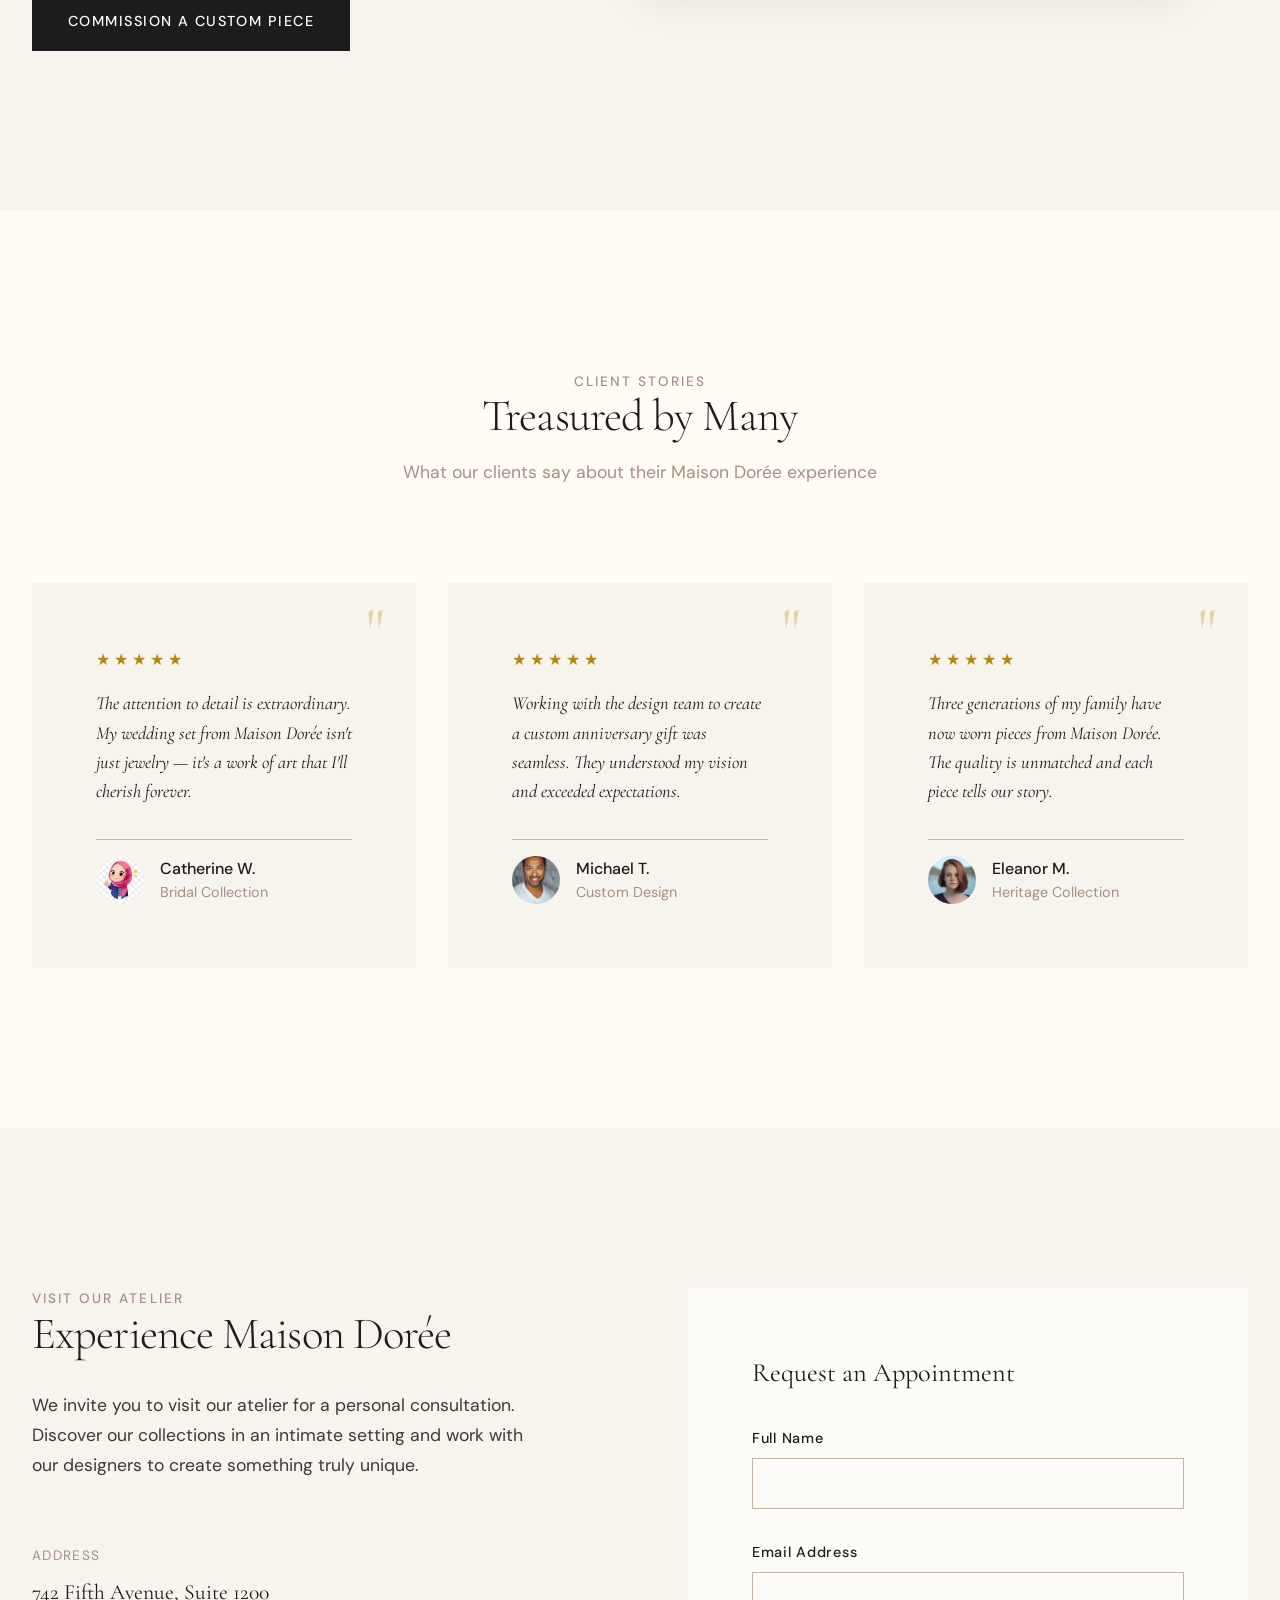
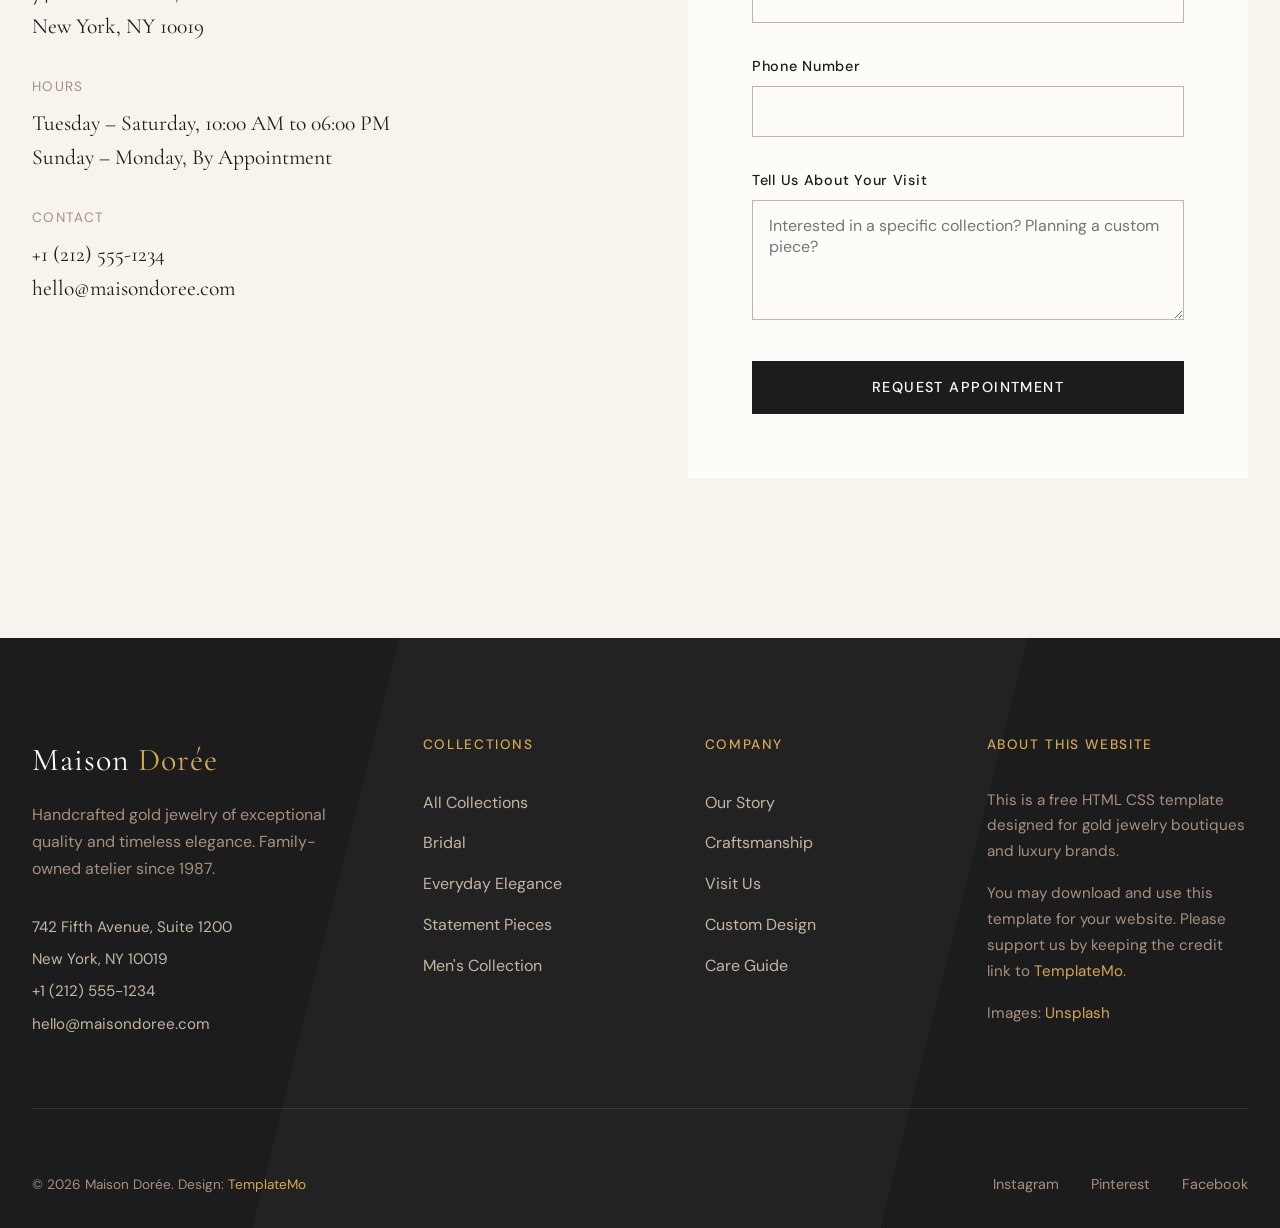
==== commit 477e1e99: "Update index.html" ====
--- a/index.html
+++ b/index.html
@@ -25,7 +25,7 @@
     <header class="site-header" id="header">
         <div class="container">
             <div class="header-inner">
-                <a href="#" class="logo">Maison <span id="username-display">Dorée</span></a>
+                <a href="#" class="logo">Maison <span id="data-siswa">Dorée</span></a>
                 
                 <nav class="nav-main">
                     <a href="#collections">Collections</a>
@@ -33,7 +33,12 @@
                     <a href="#craftsmanship">Craftsmanship</a>
                     <a href="#contact">Visit Us</a>
                     <a href="#contact" class="nav-cta">Book </a>
-                    <a href="login/index.html" class="nav-cta">Login </a>
+                    <p id="userInfo">Belum login</p>
+
+<div id="authArea">
+    <button onclick="goLogin()">Login</button>
+</div>
+                    <!-- <a href="login/index.html" class="nav-cta">Login </a> -->
                 </nav>
                 
                 <button class="menu-toggle" id="menuToggle" aria-label="Toggle menu">
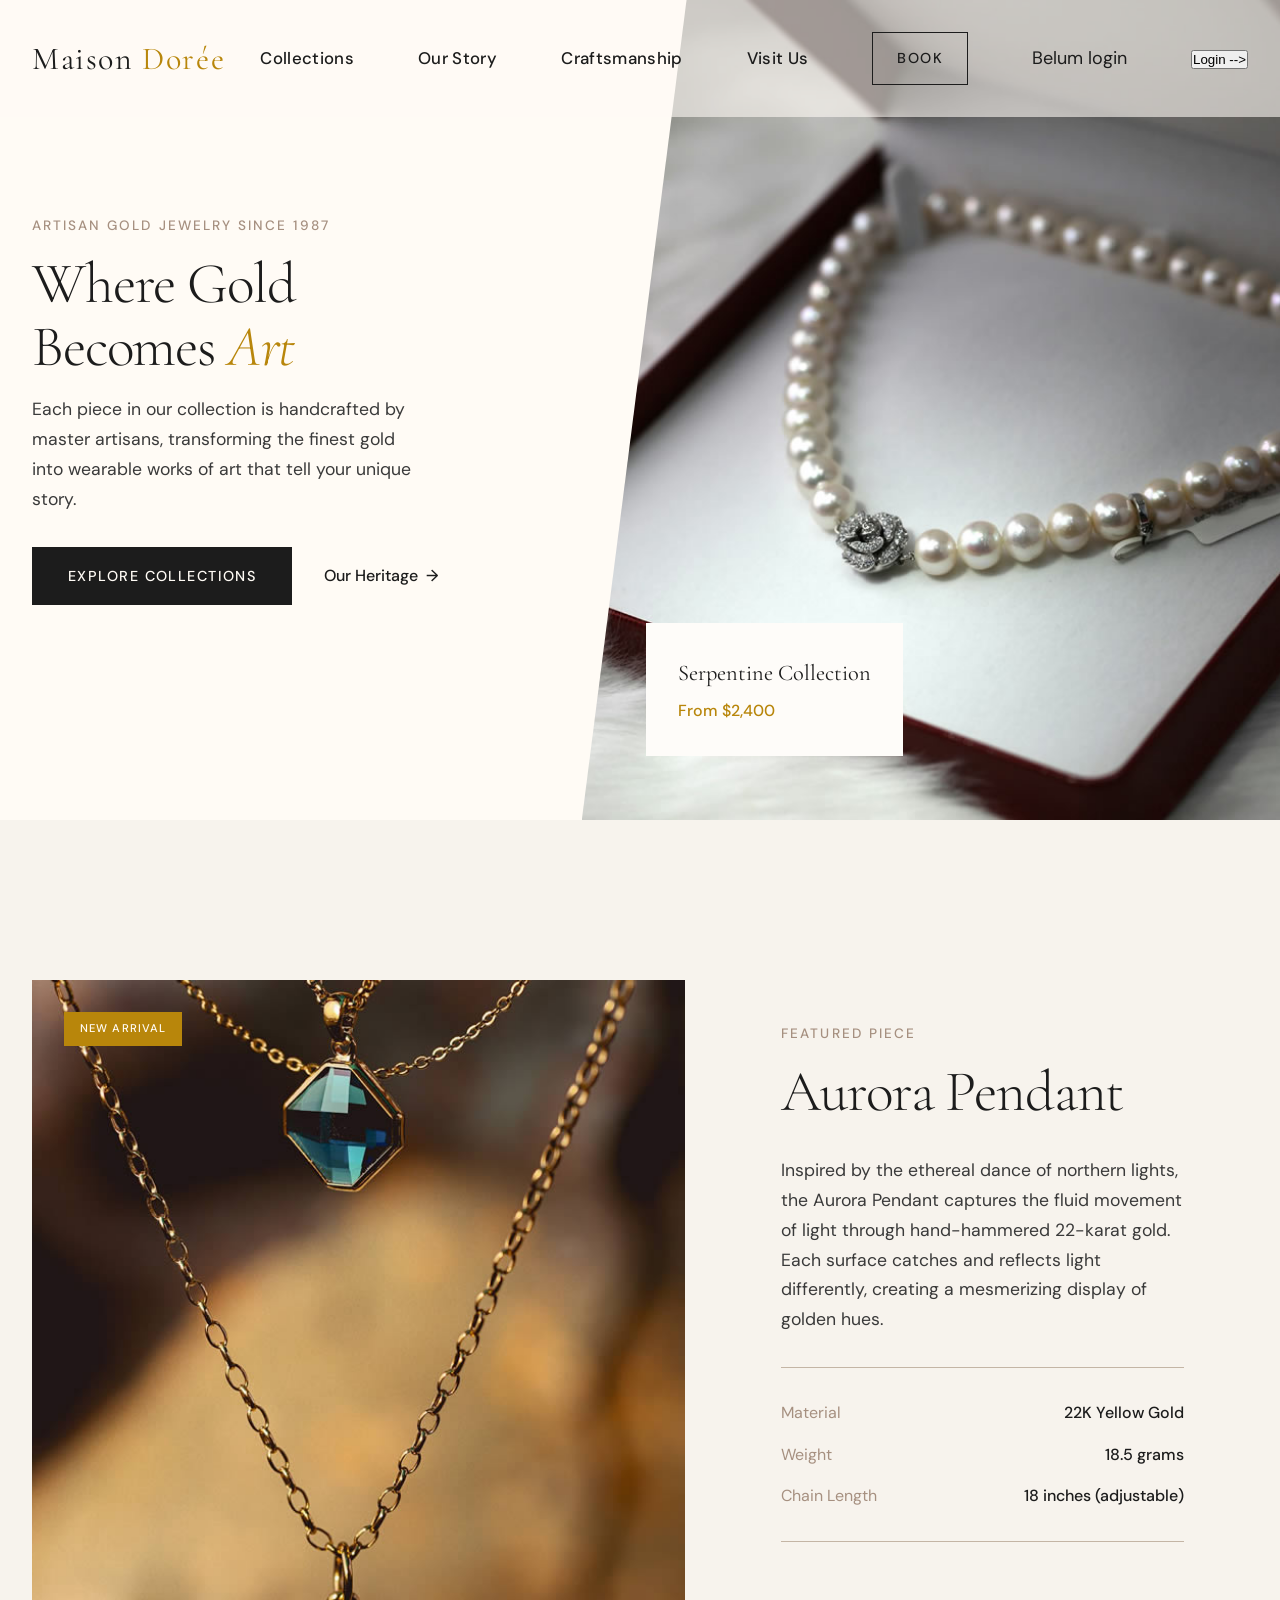
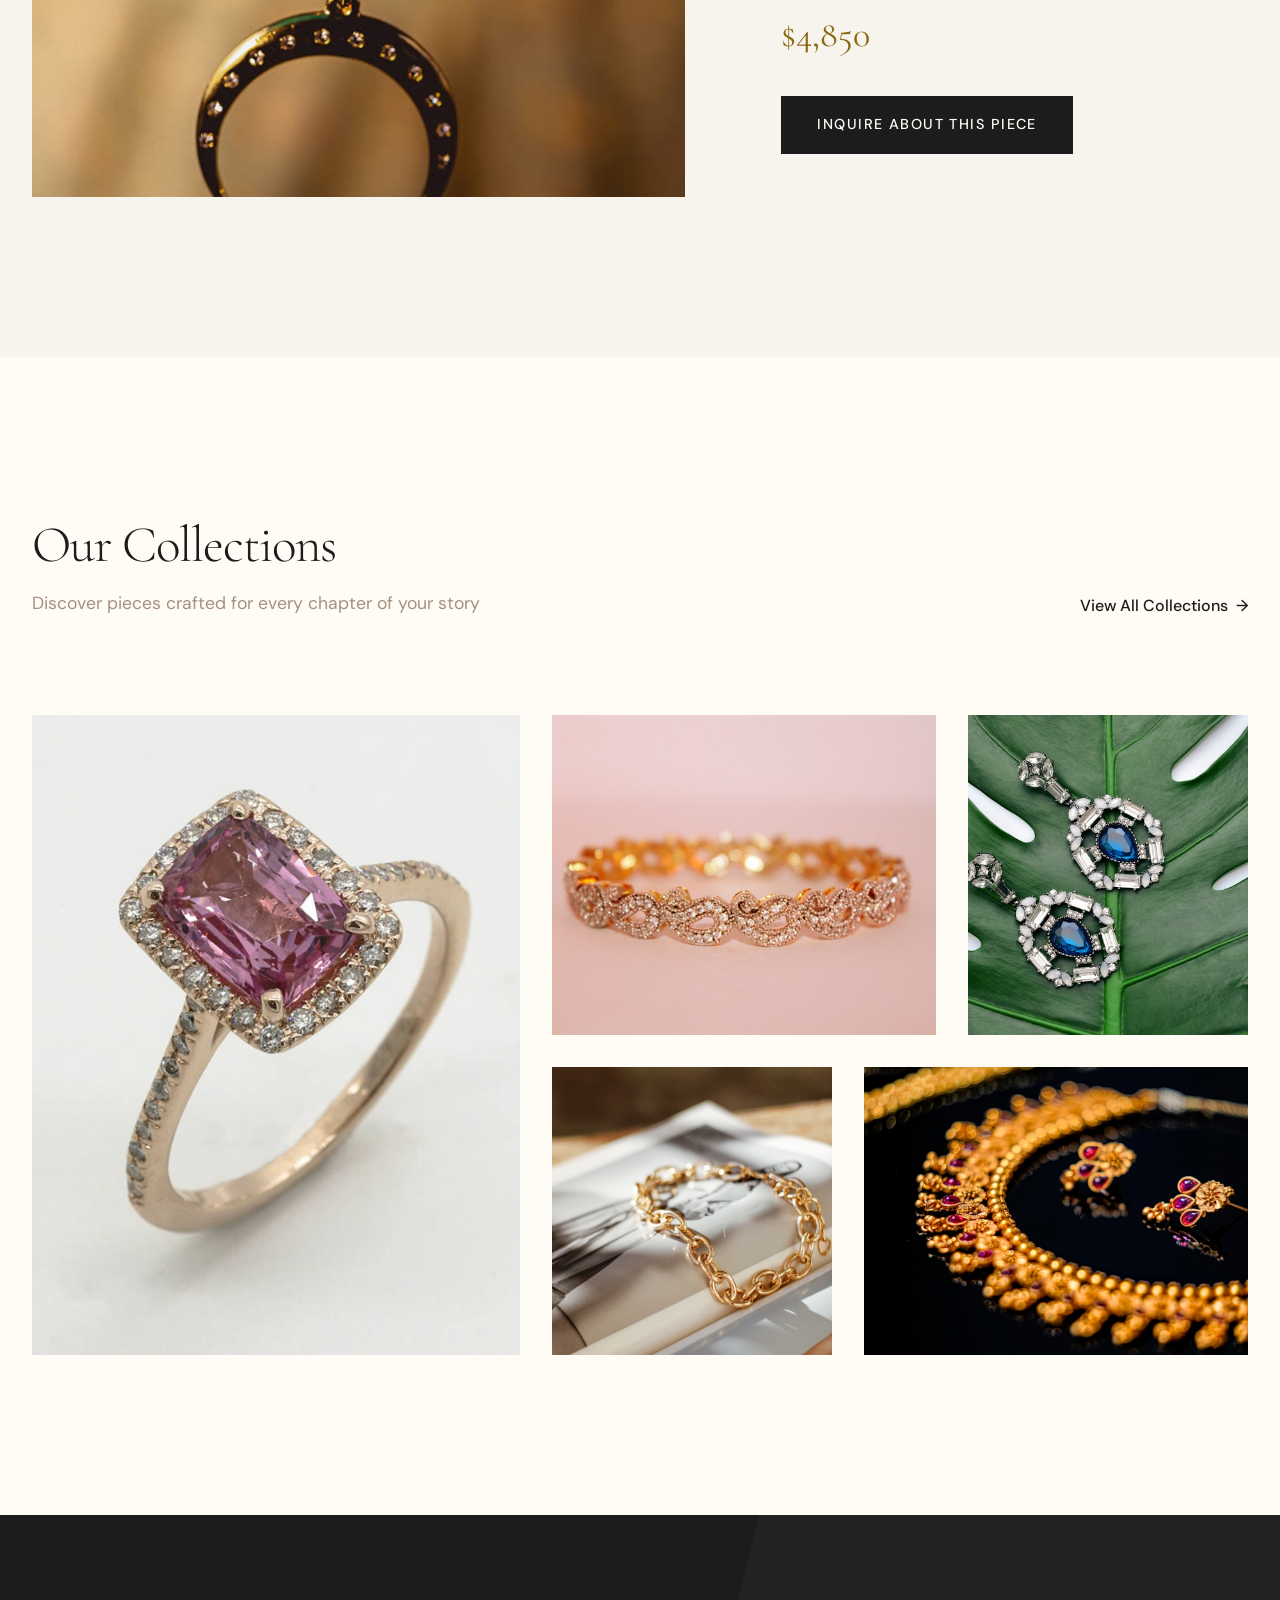
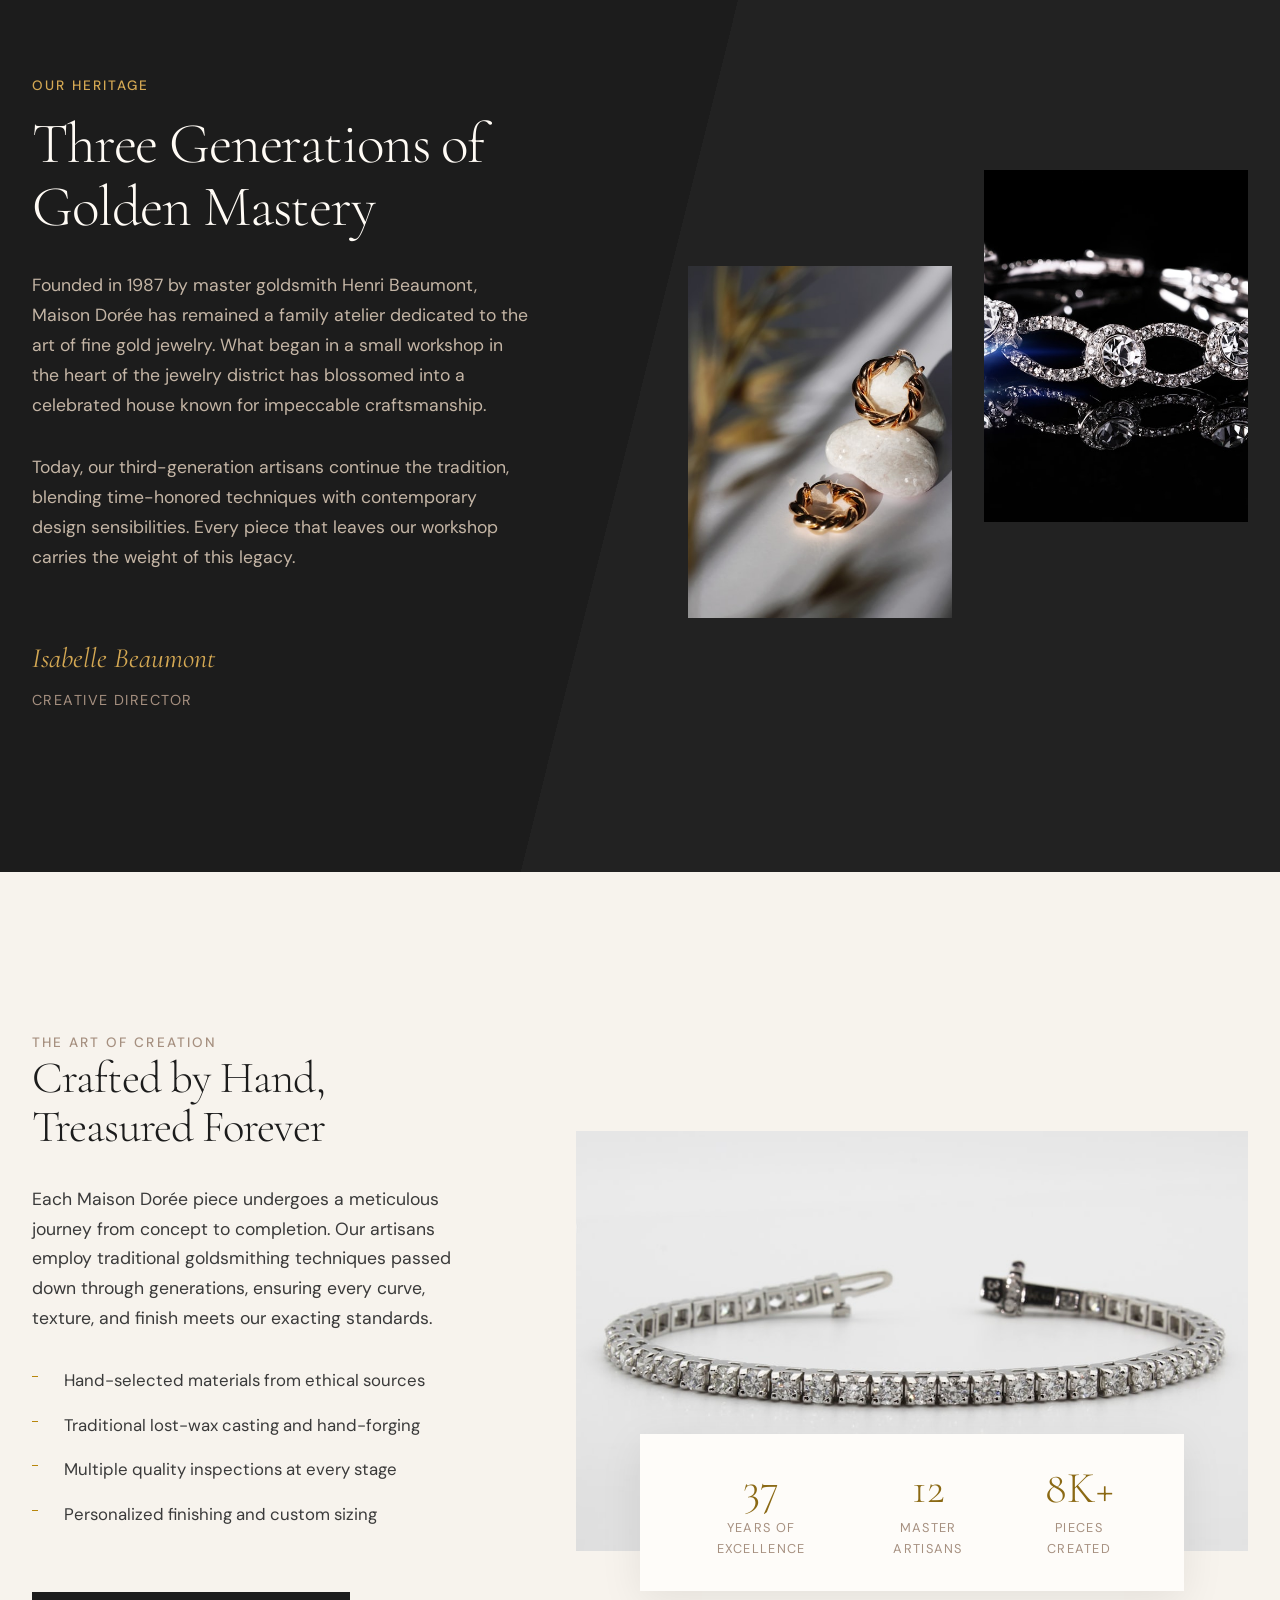
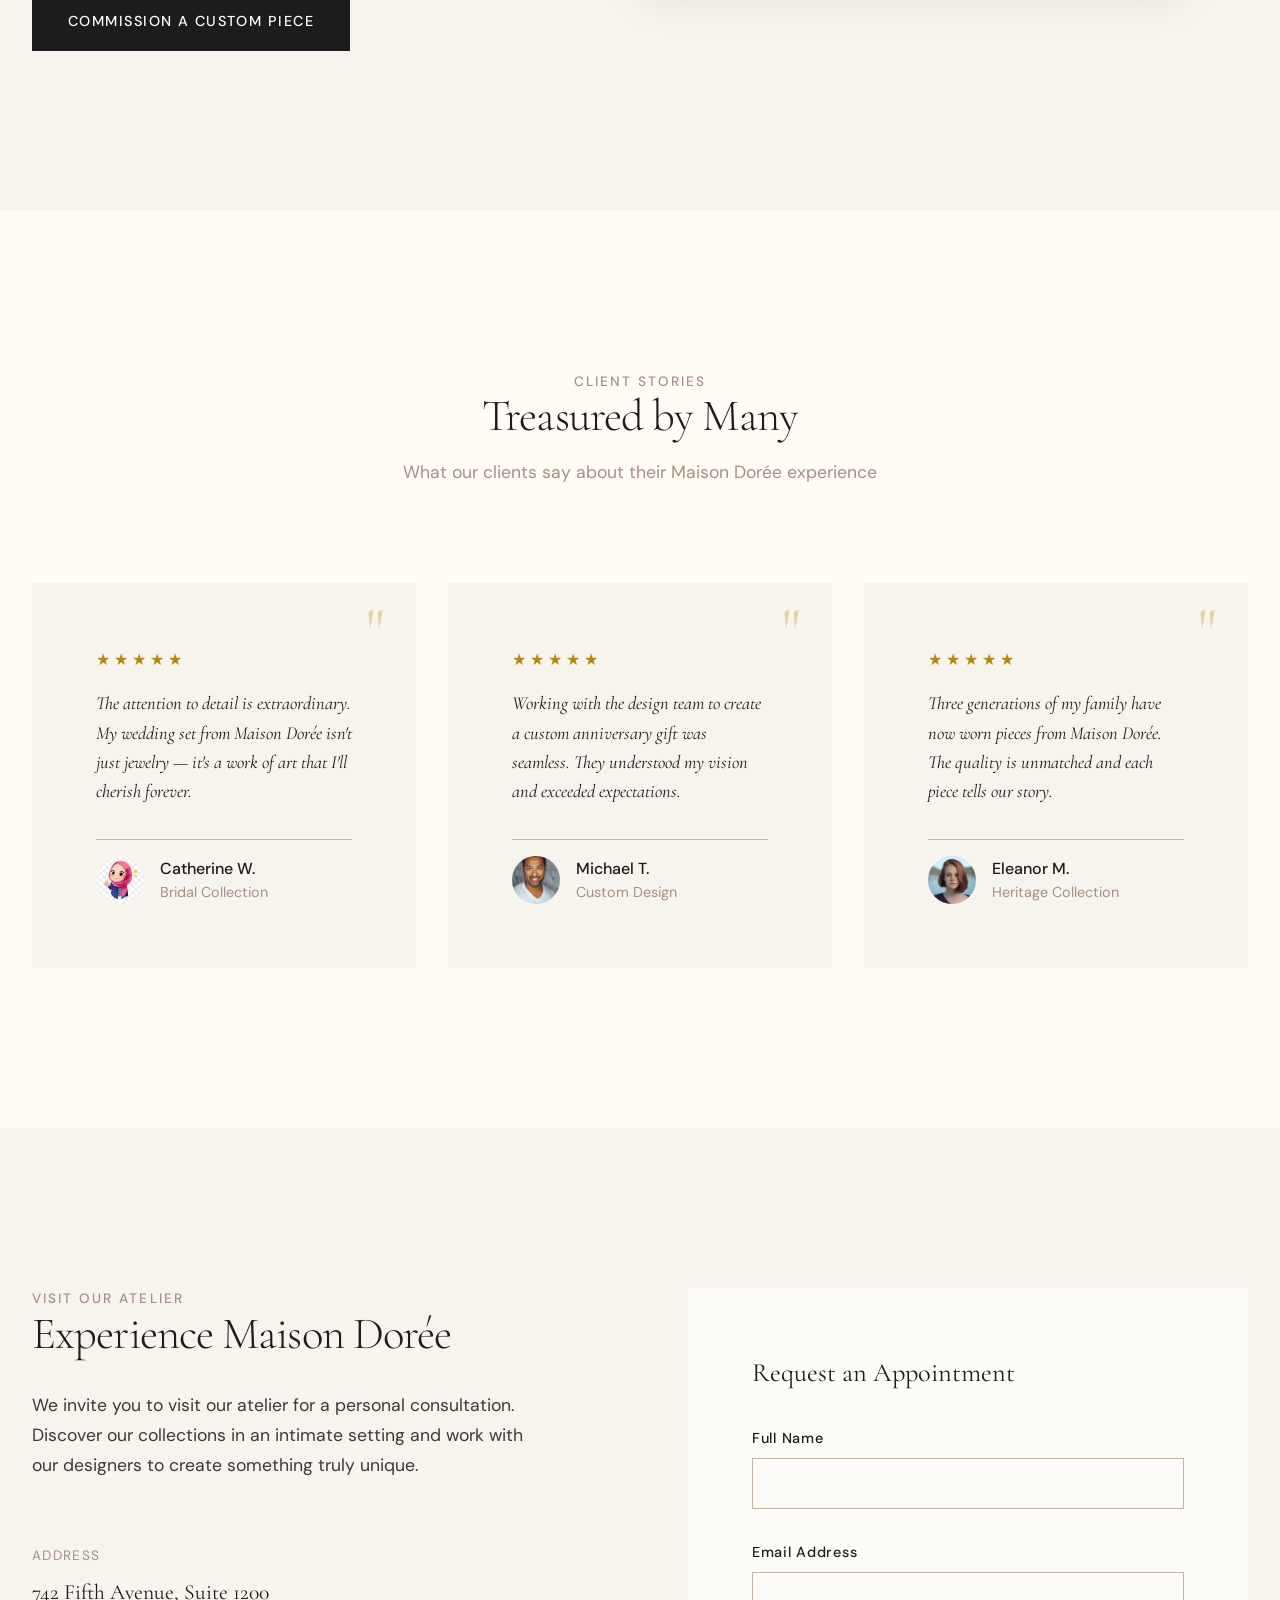
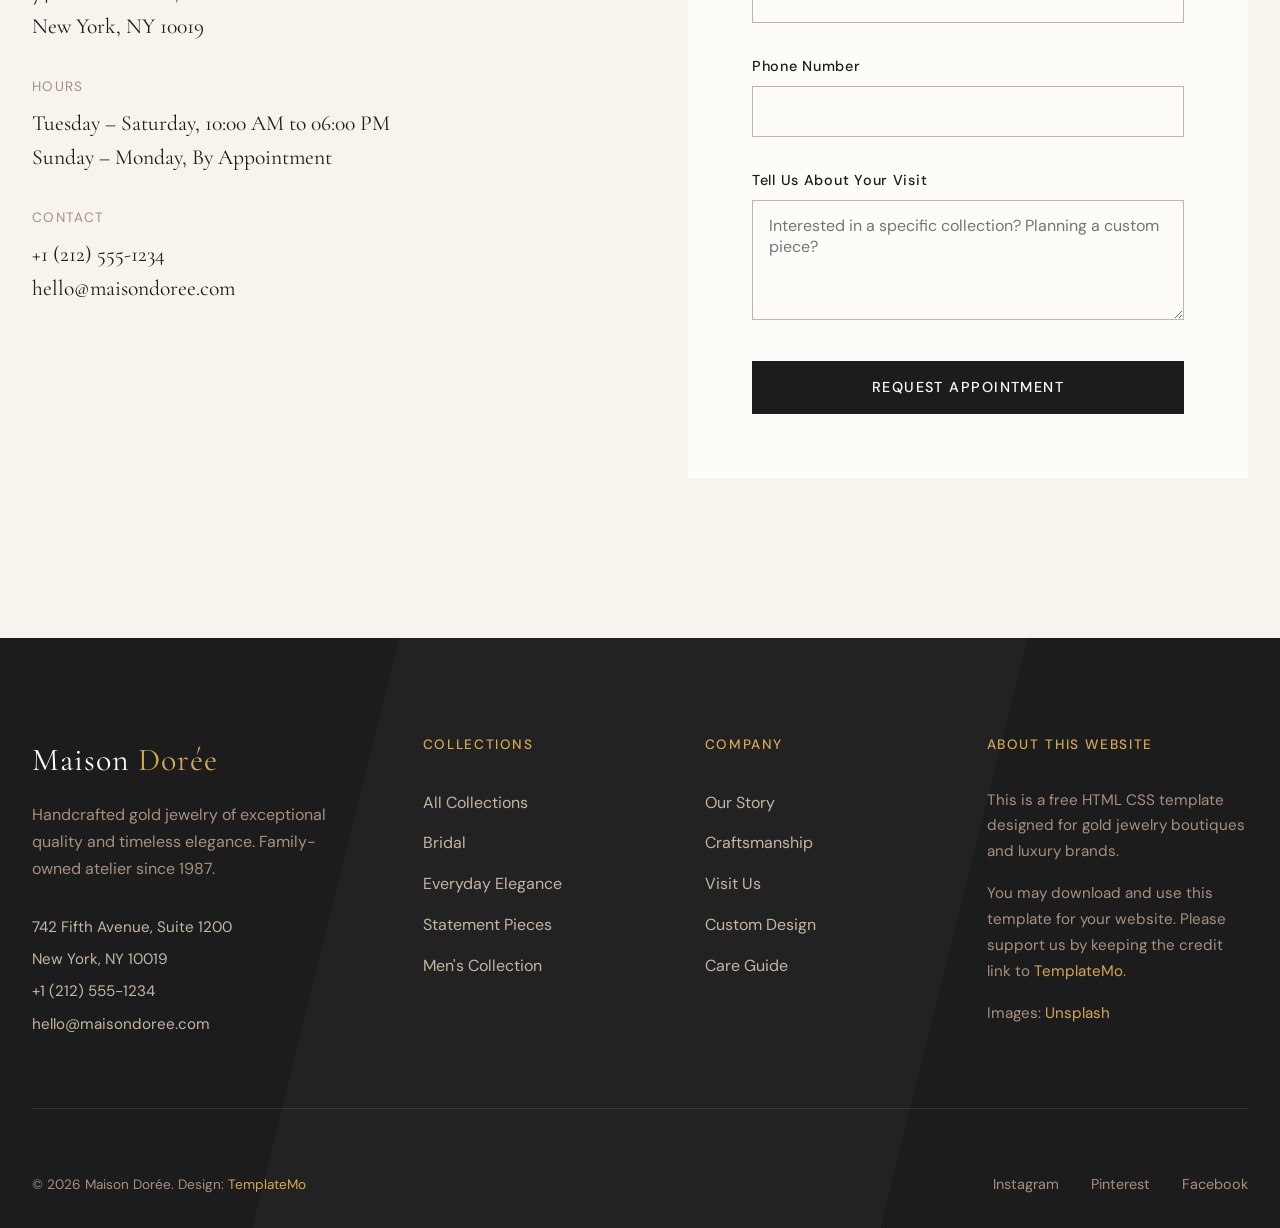
==== commit f1c9950b: "Update index.html" ====
--- a/index.html
+++ b/index.html
@@ -36,7 +36,7 @@
                     <p id="userInfo">Belum login</p>
 
 <div id="authArea">
-    <button onclick="goLogin()">Login</button>
+    <button onclick="goLogin()" class="nav-cta>Login</button>
 </div>
                     <!-- <a href="login/index.html" class="nav-cta">Login </a> -->
                 </nav>
@@ -512,6 +512,6 @@
         </div>
     </footer>
     <script src="templatemo-maison-doree.js"></script>
-      <script src="js/tampiluser.js"></script>
+      <script src="login/js/welcome.js"></script>
 </body>
 </html>
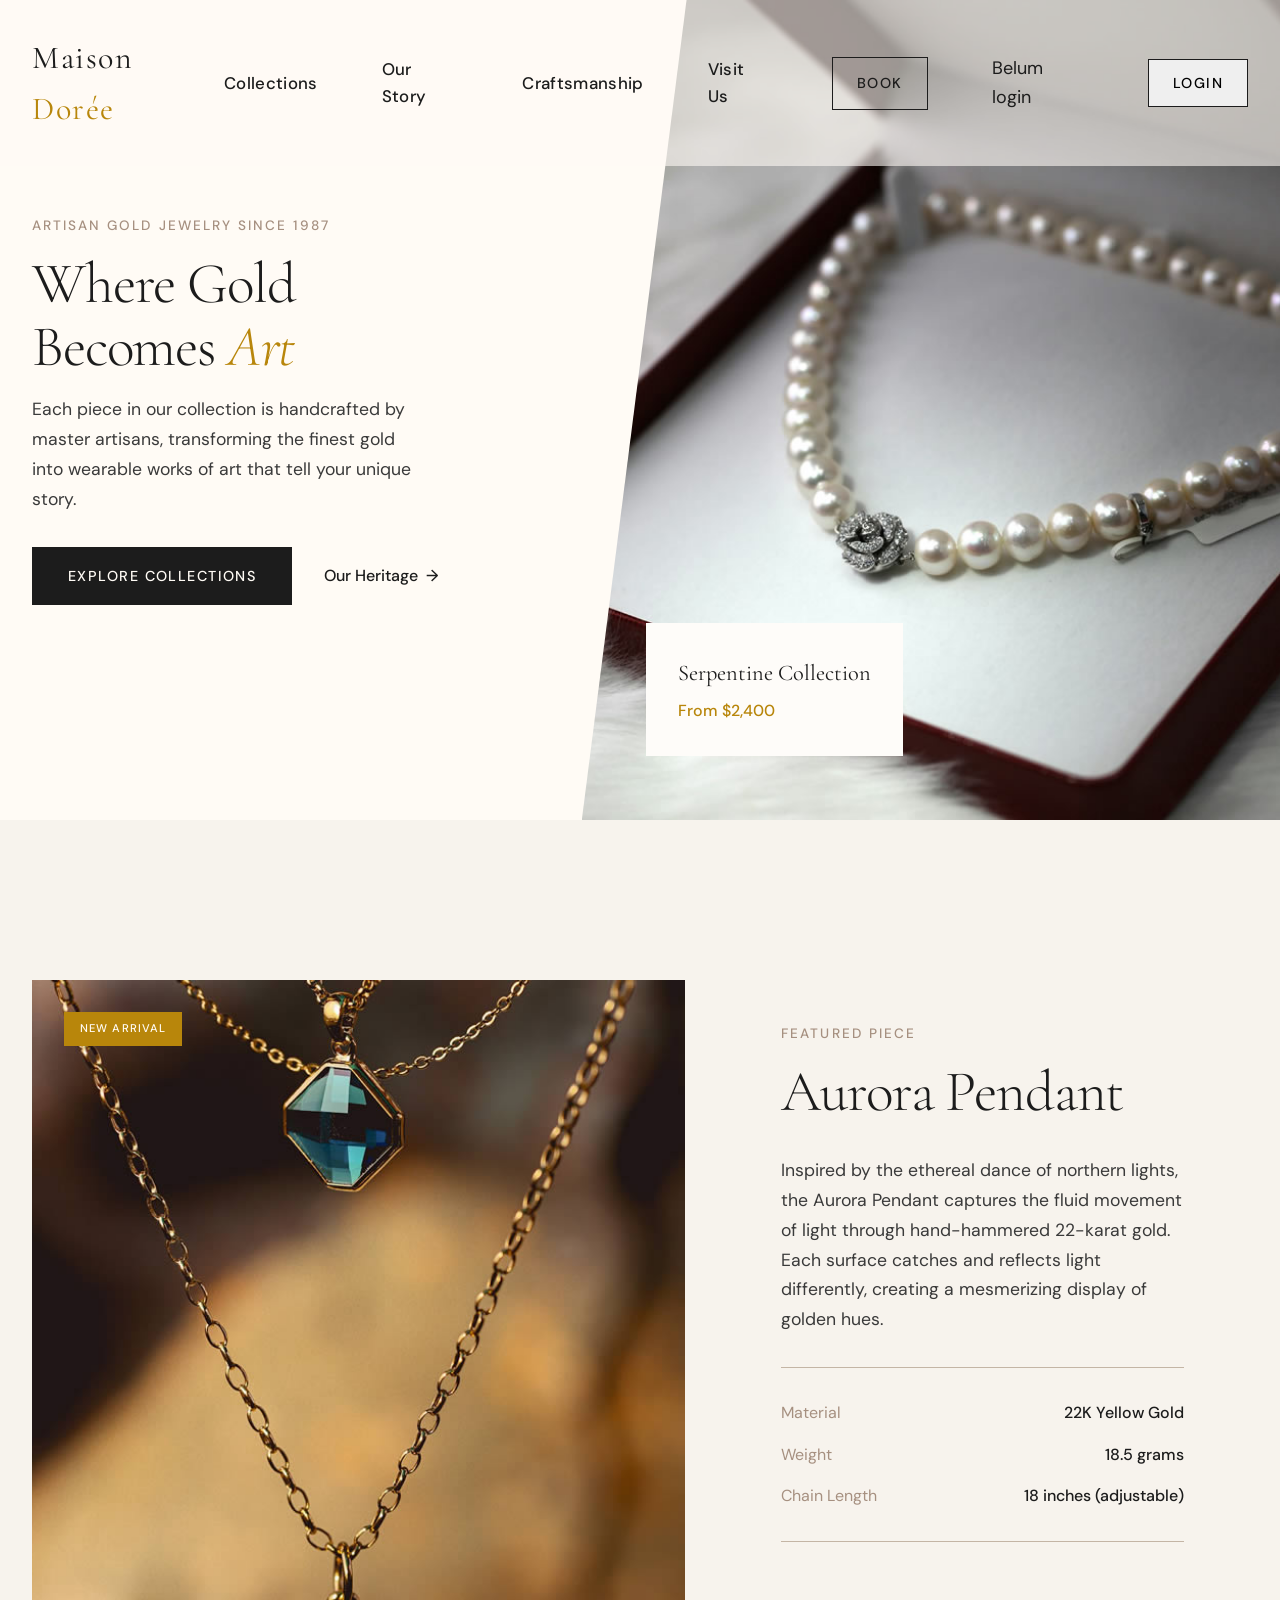
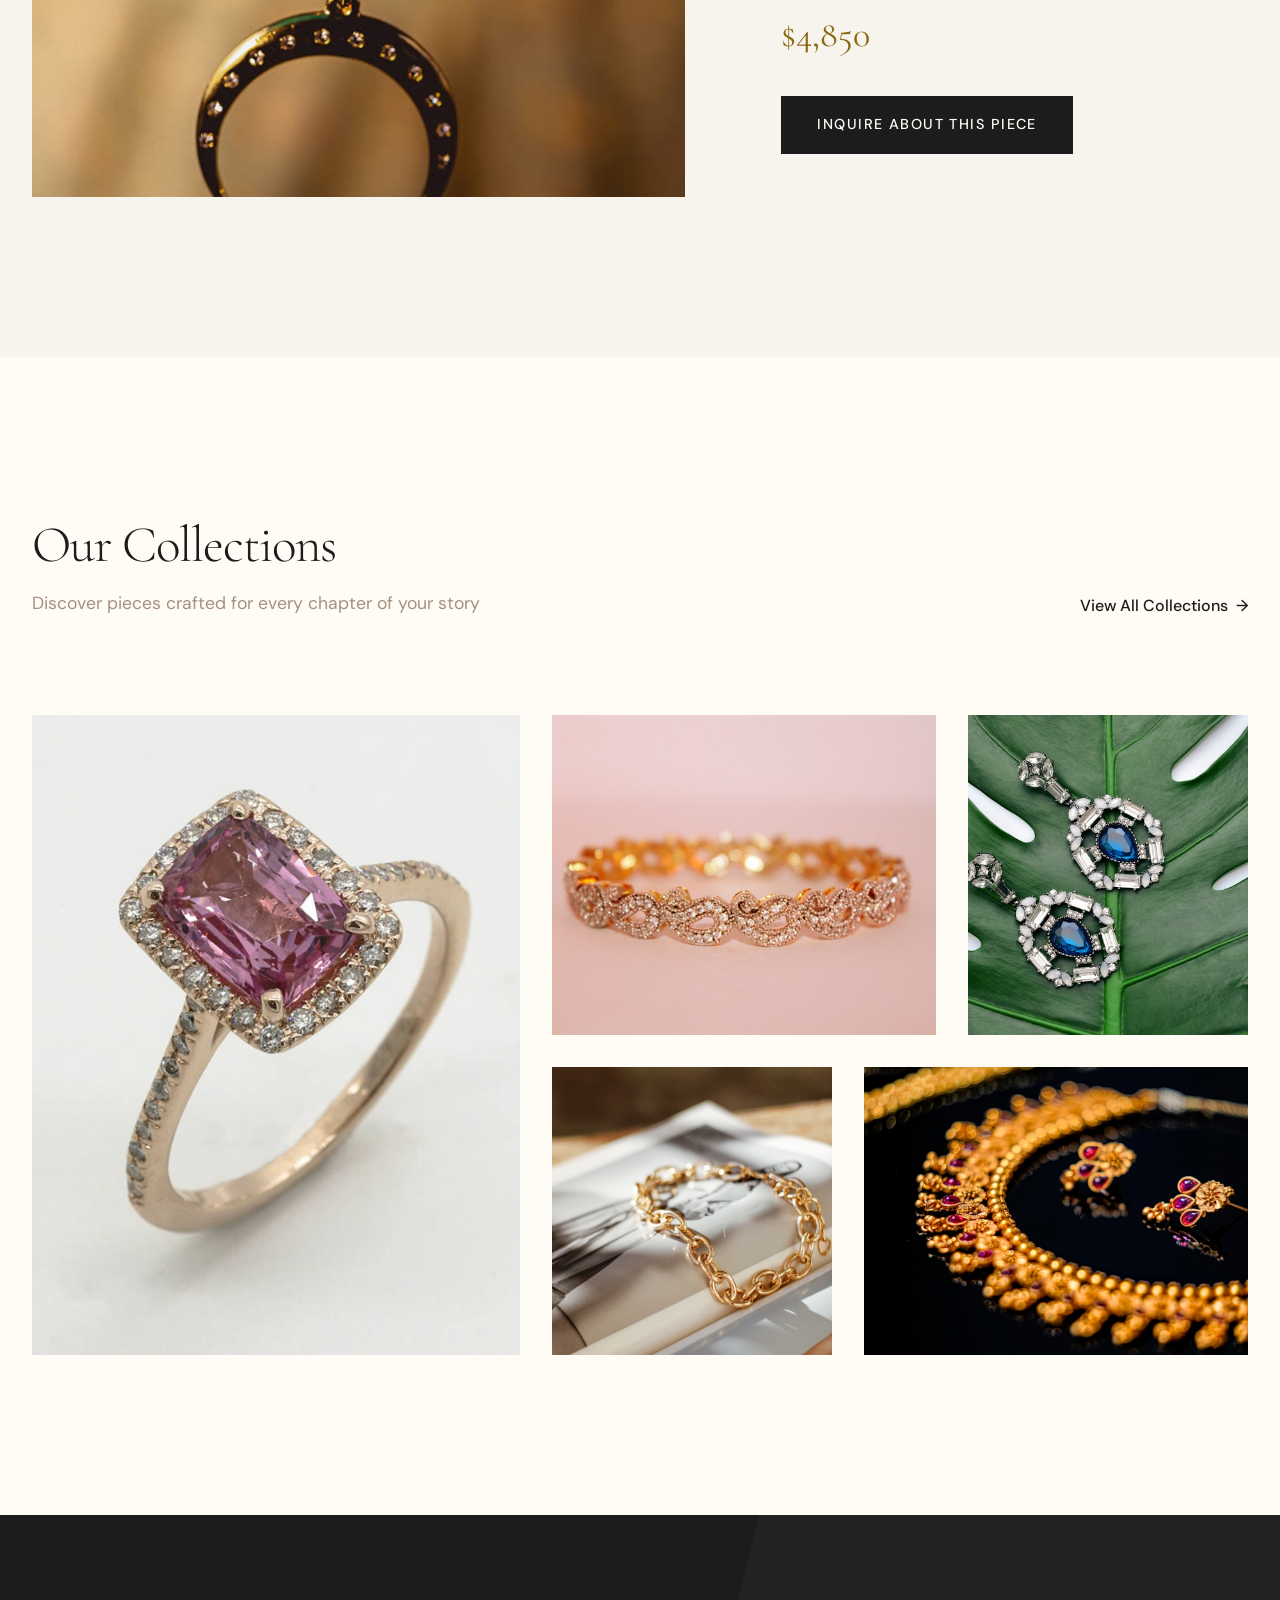
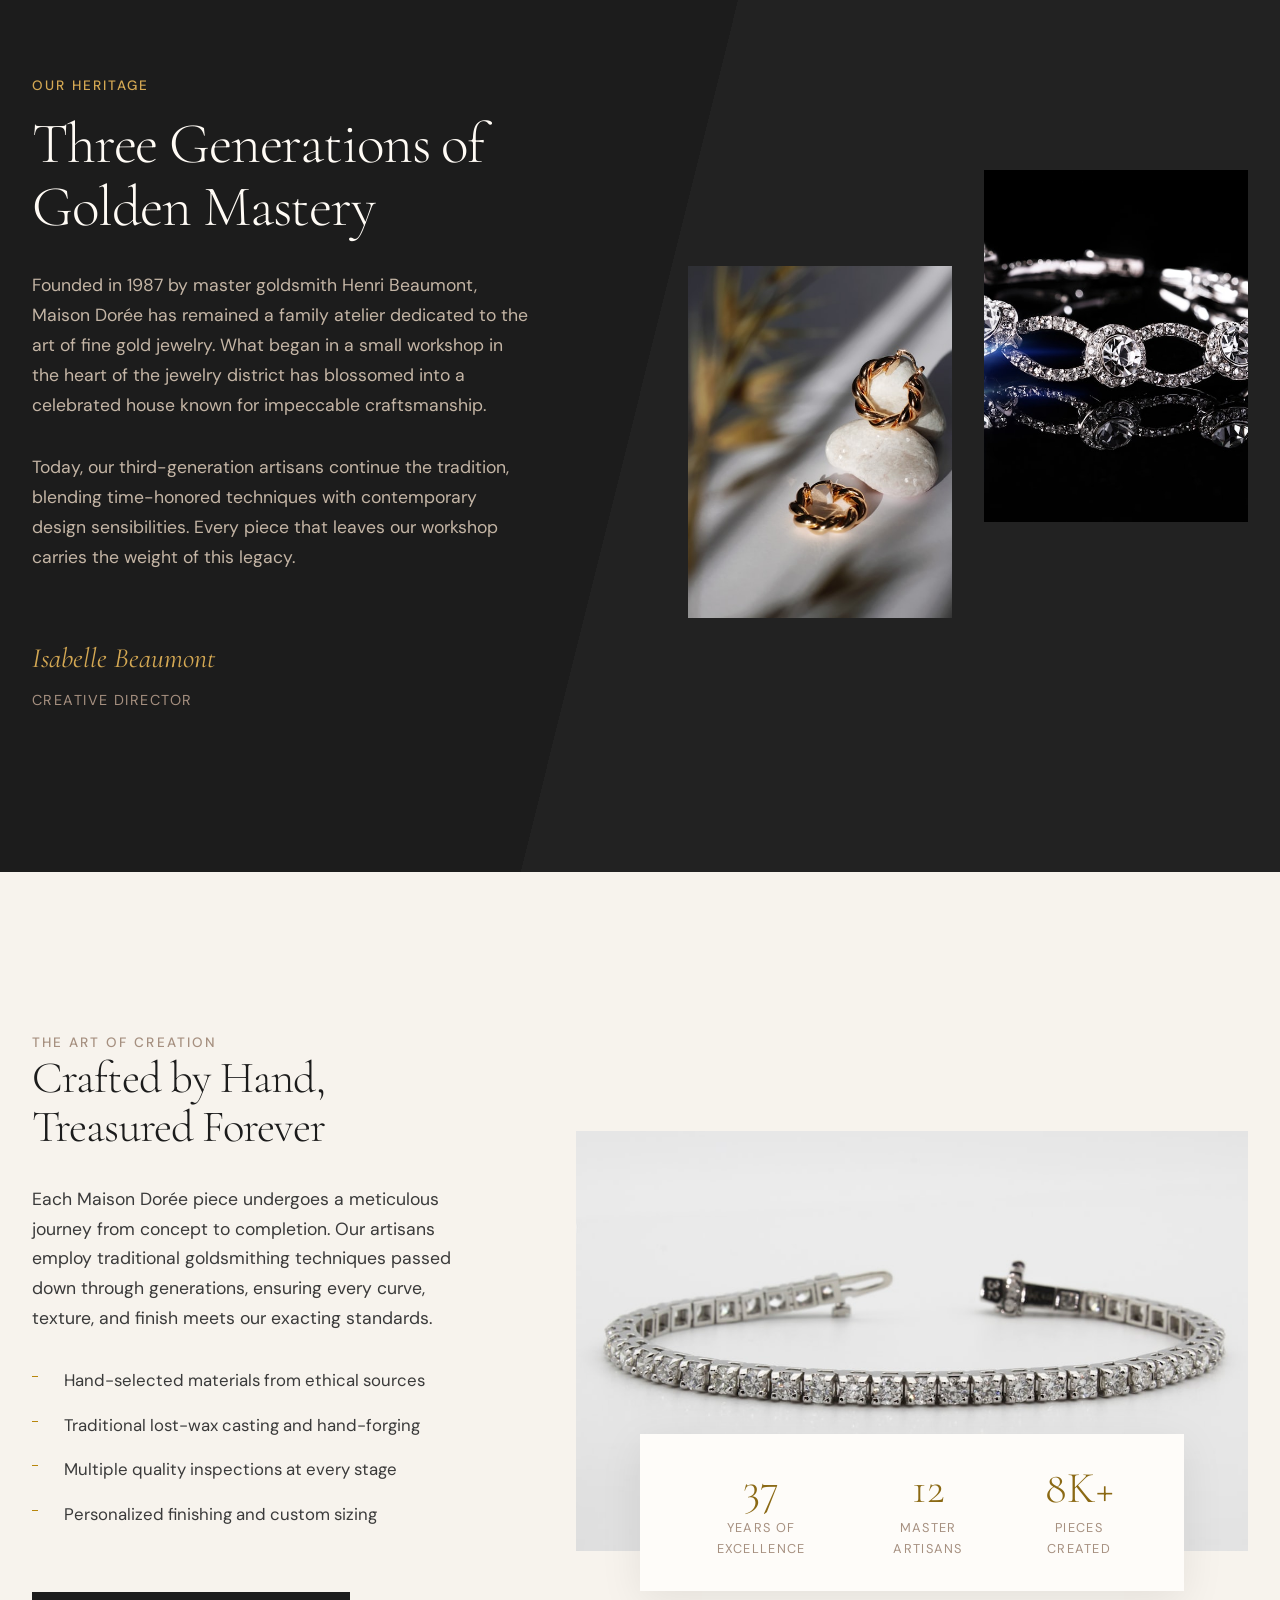
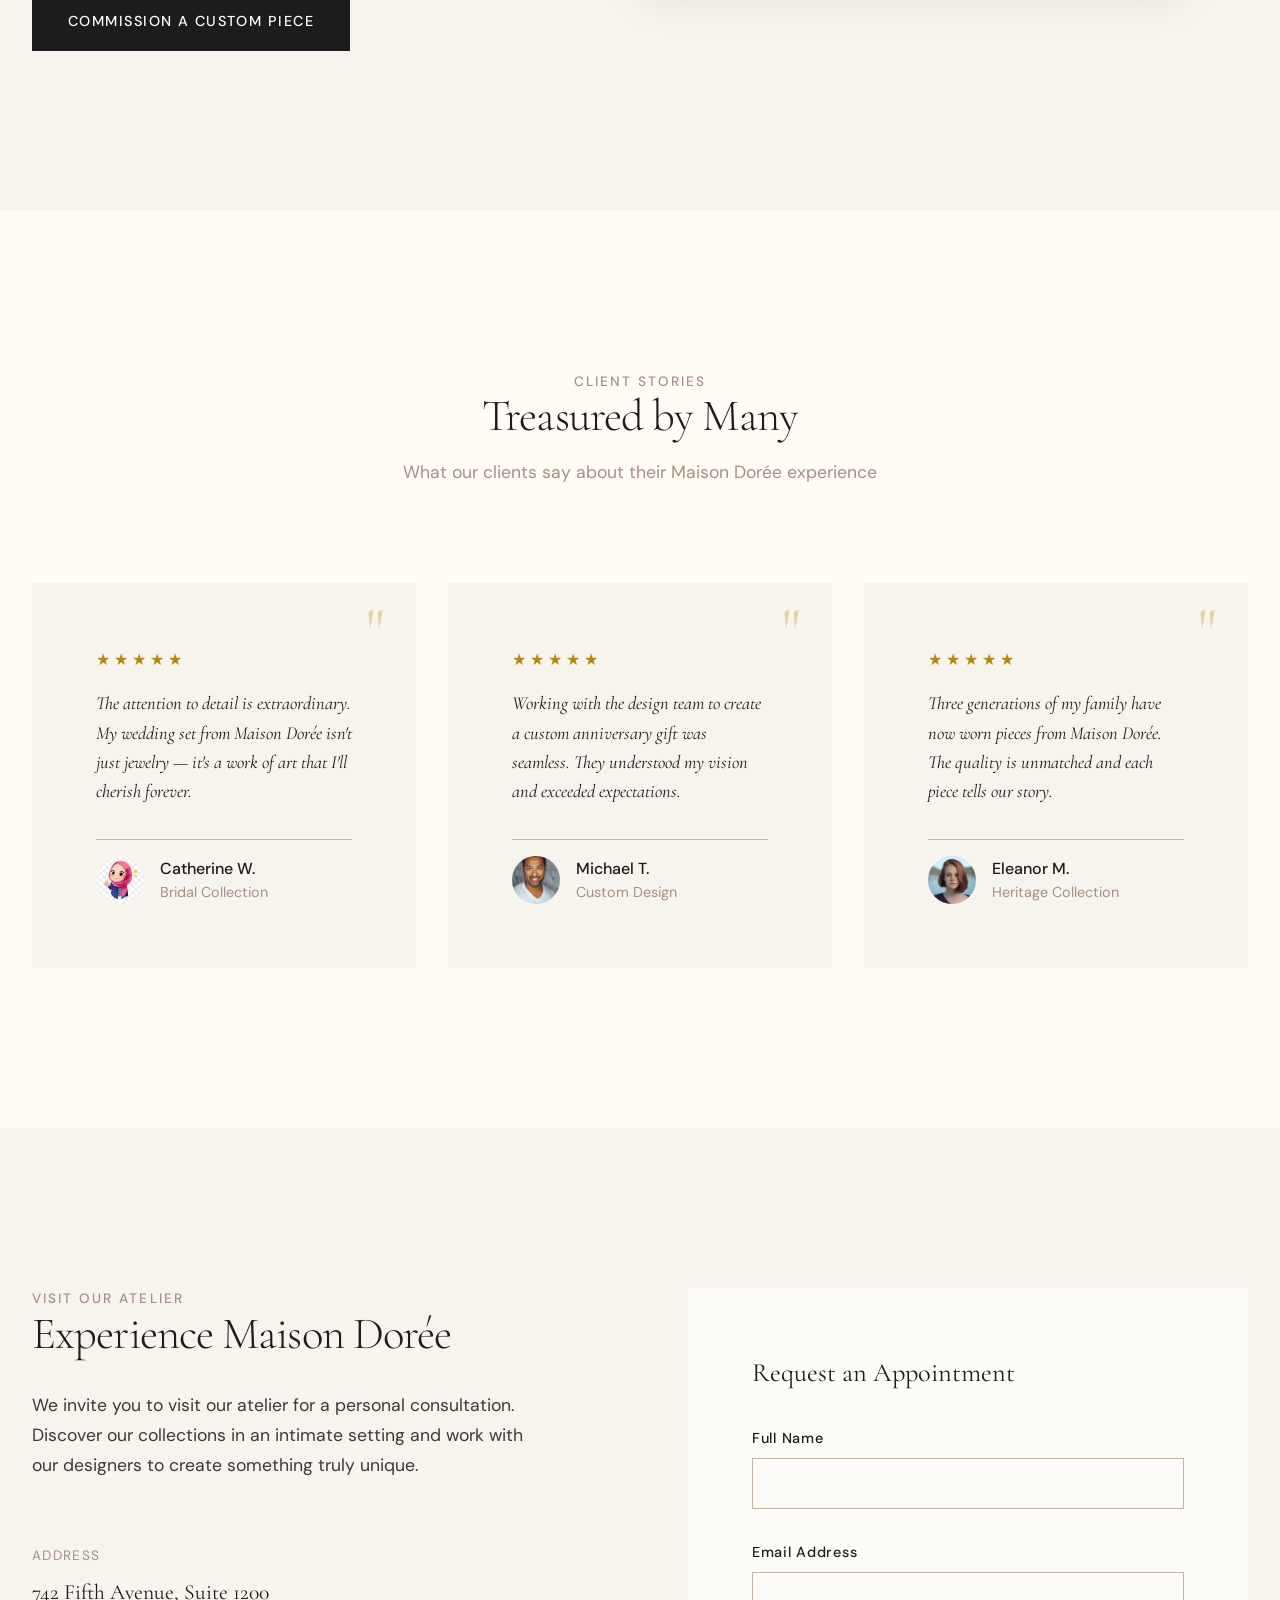
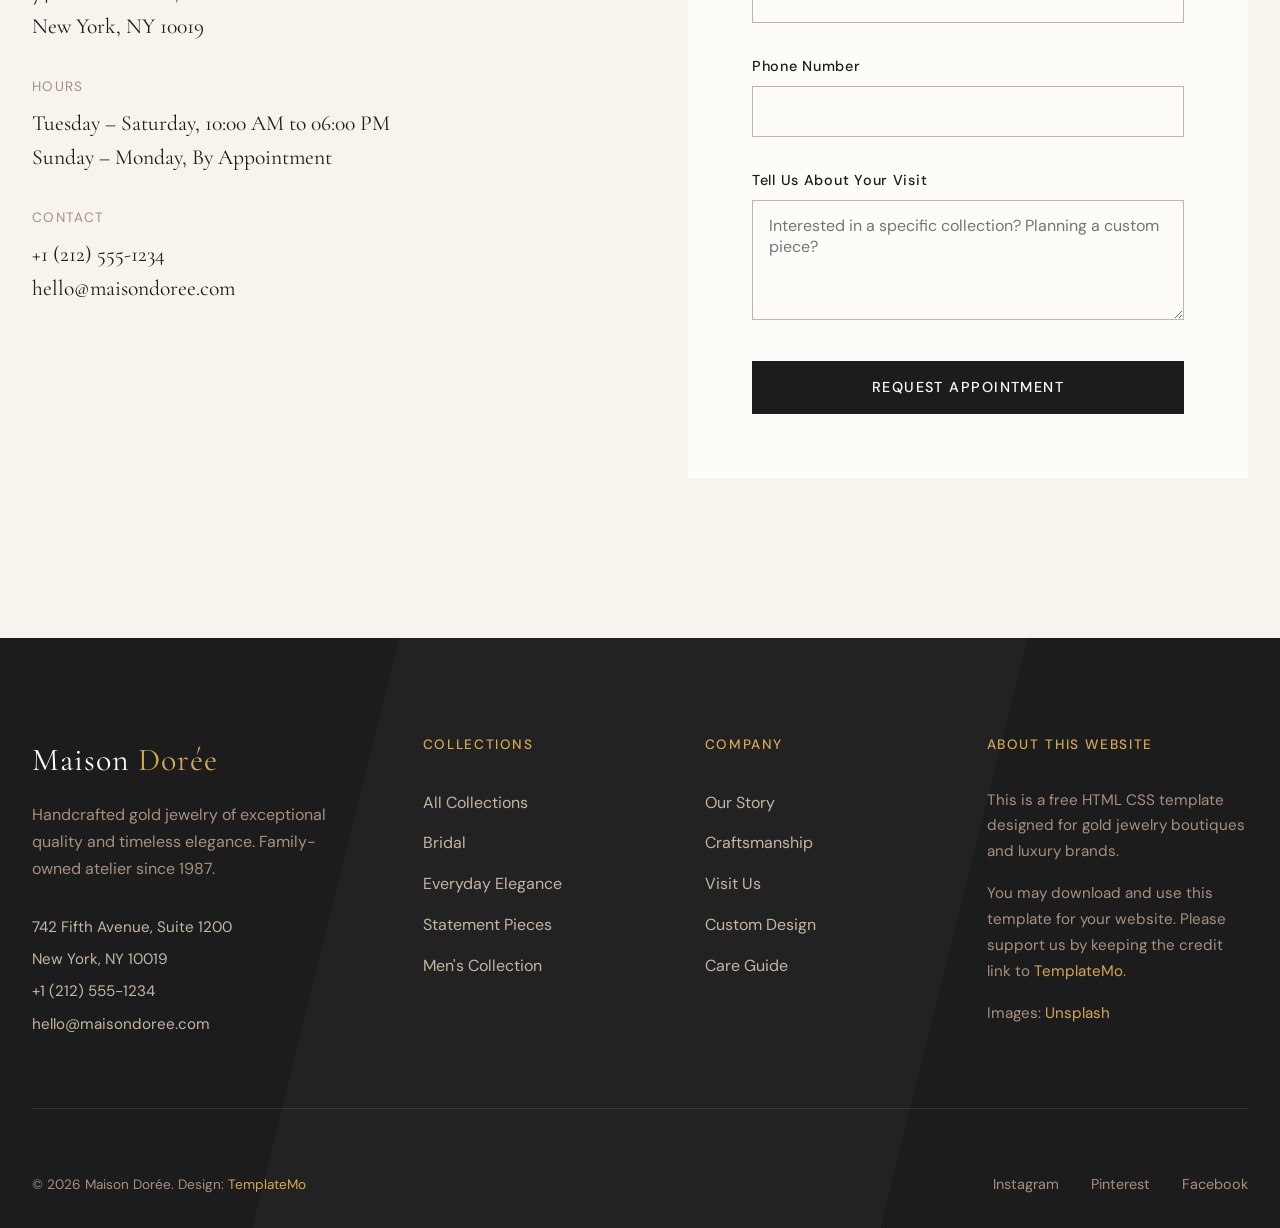
==== commit e7f5ec9e: "Update index.html" ====
--- a/index.html
+++ b/index.html
@@ -25,7 +25,7 @@
     <header class="site-header" id="header">
         <div class="container">
             <div class="header-inner">
-                <a href="#" class="logo">Maison <span id="data-siswa">Dorée</span></a>
+                <a href="#" class="logo">Maison <span>Dorée</span></a>
                 
                 <nav class="nav-main">
                     <a href="#collections">Collections</a>
@@ -36,7 +36,7 @@
                     <p id="userInfo">Belum login</p>
 
 <div id="authArea">
-    <button onclick="goLogin()" class="nav-cta>Login</button>
+    <button onclick="goLogin()" class="nav-cta">Login</button>
 </div>
                     <!-- <a href="login/index.html" class="nav-cta">Login </a> -->
                 </nav>
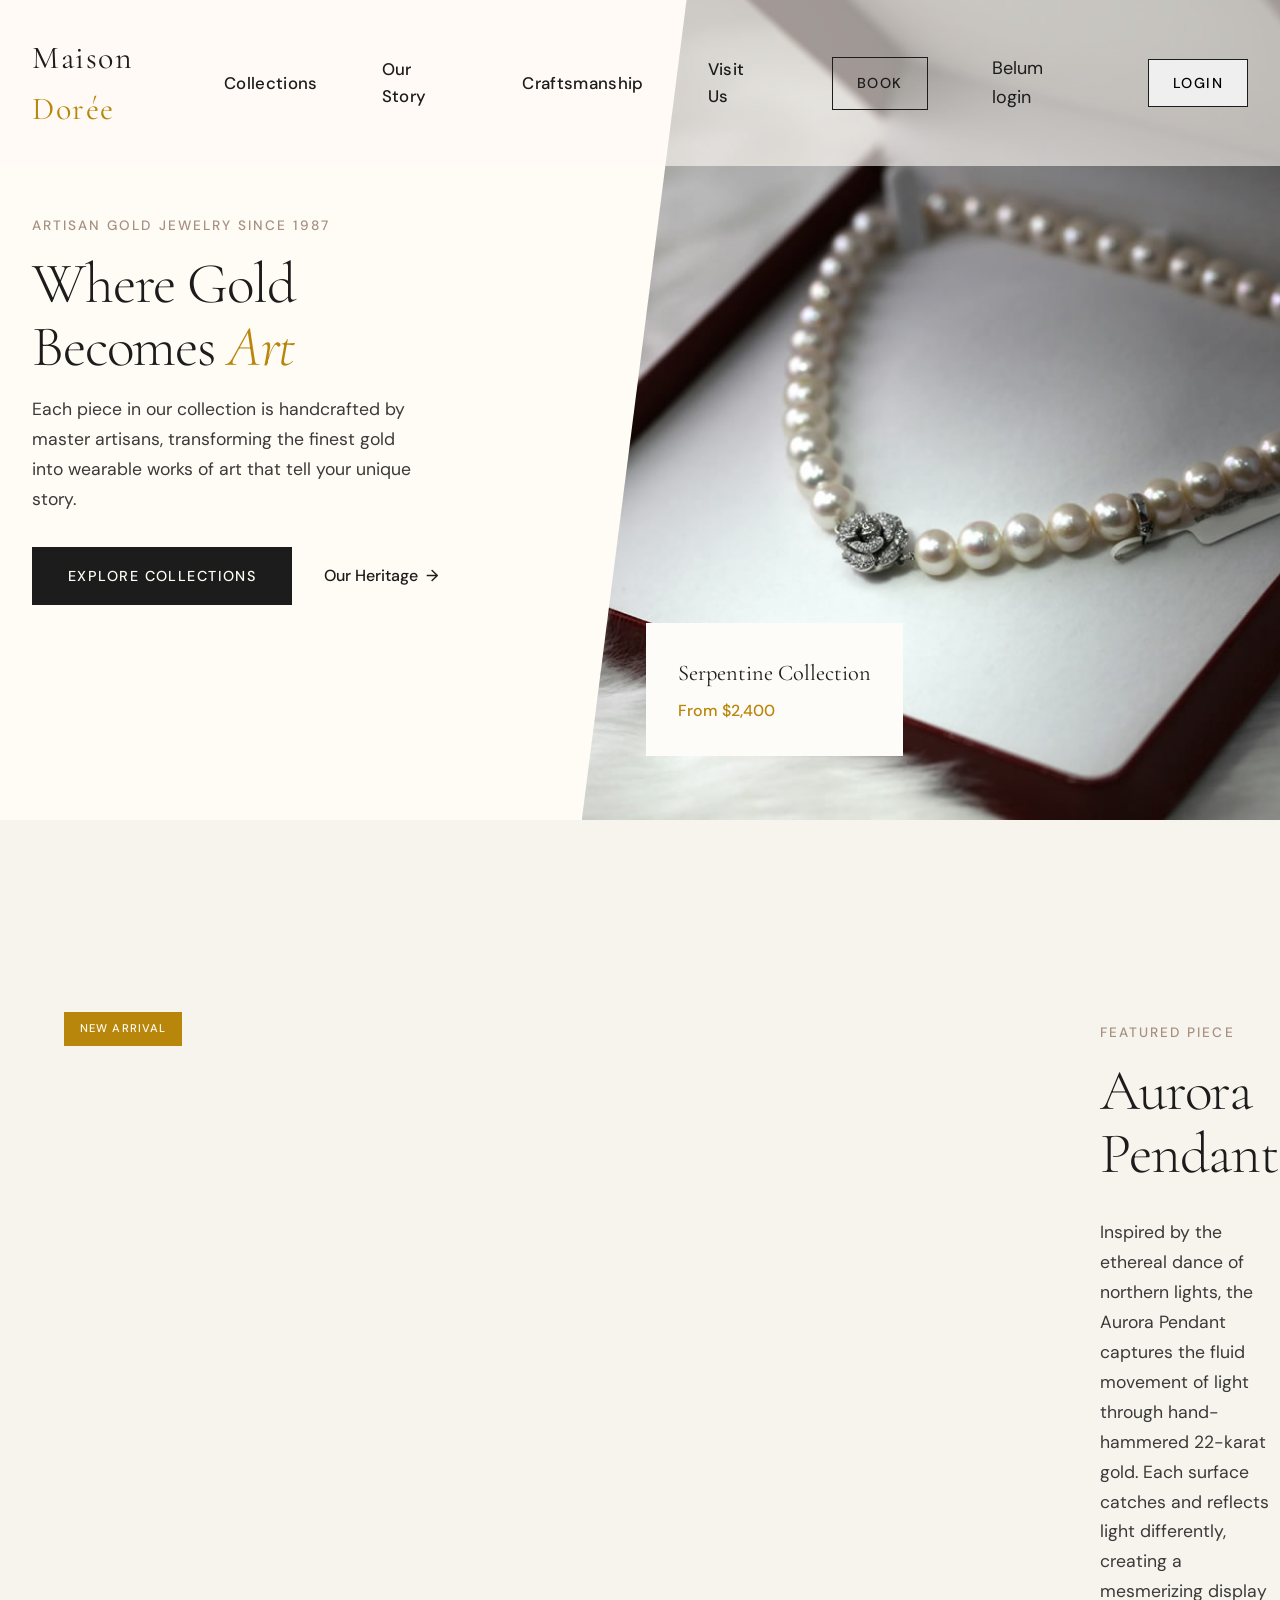
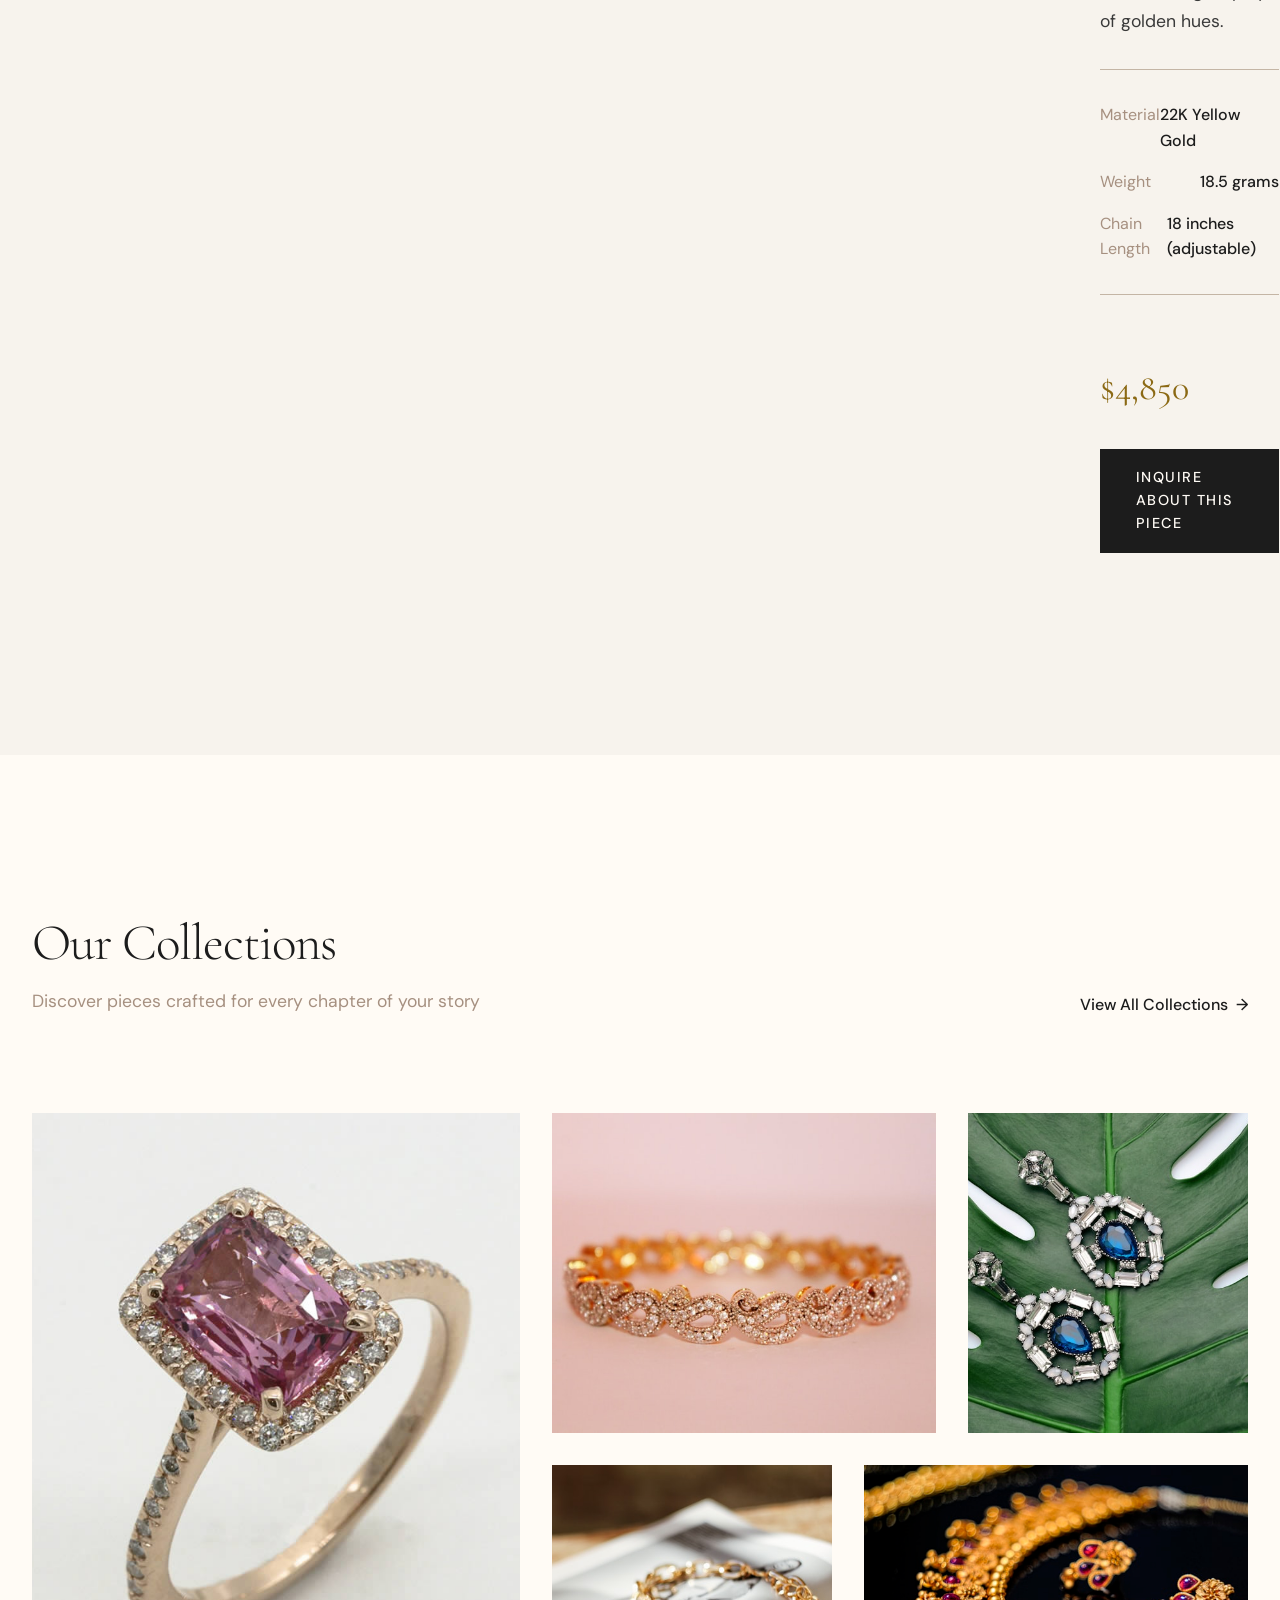
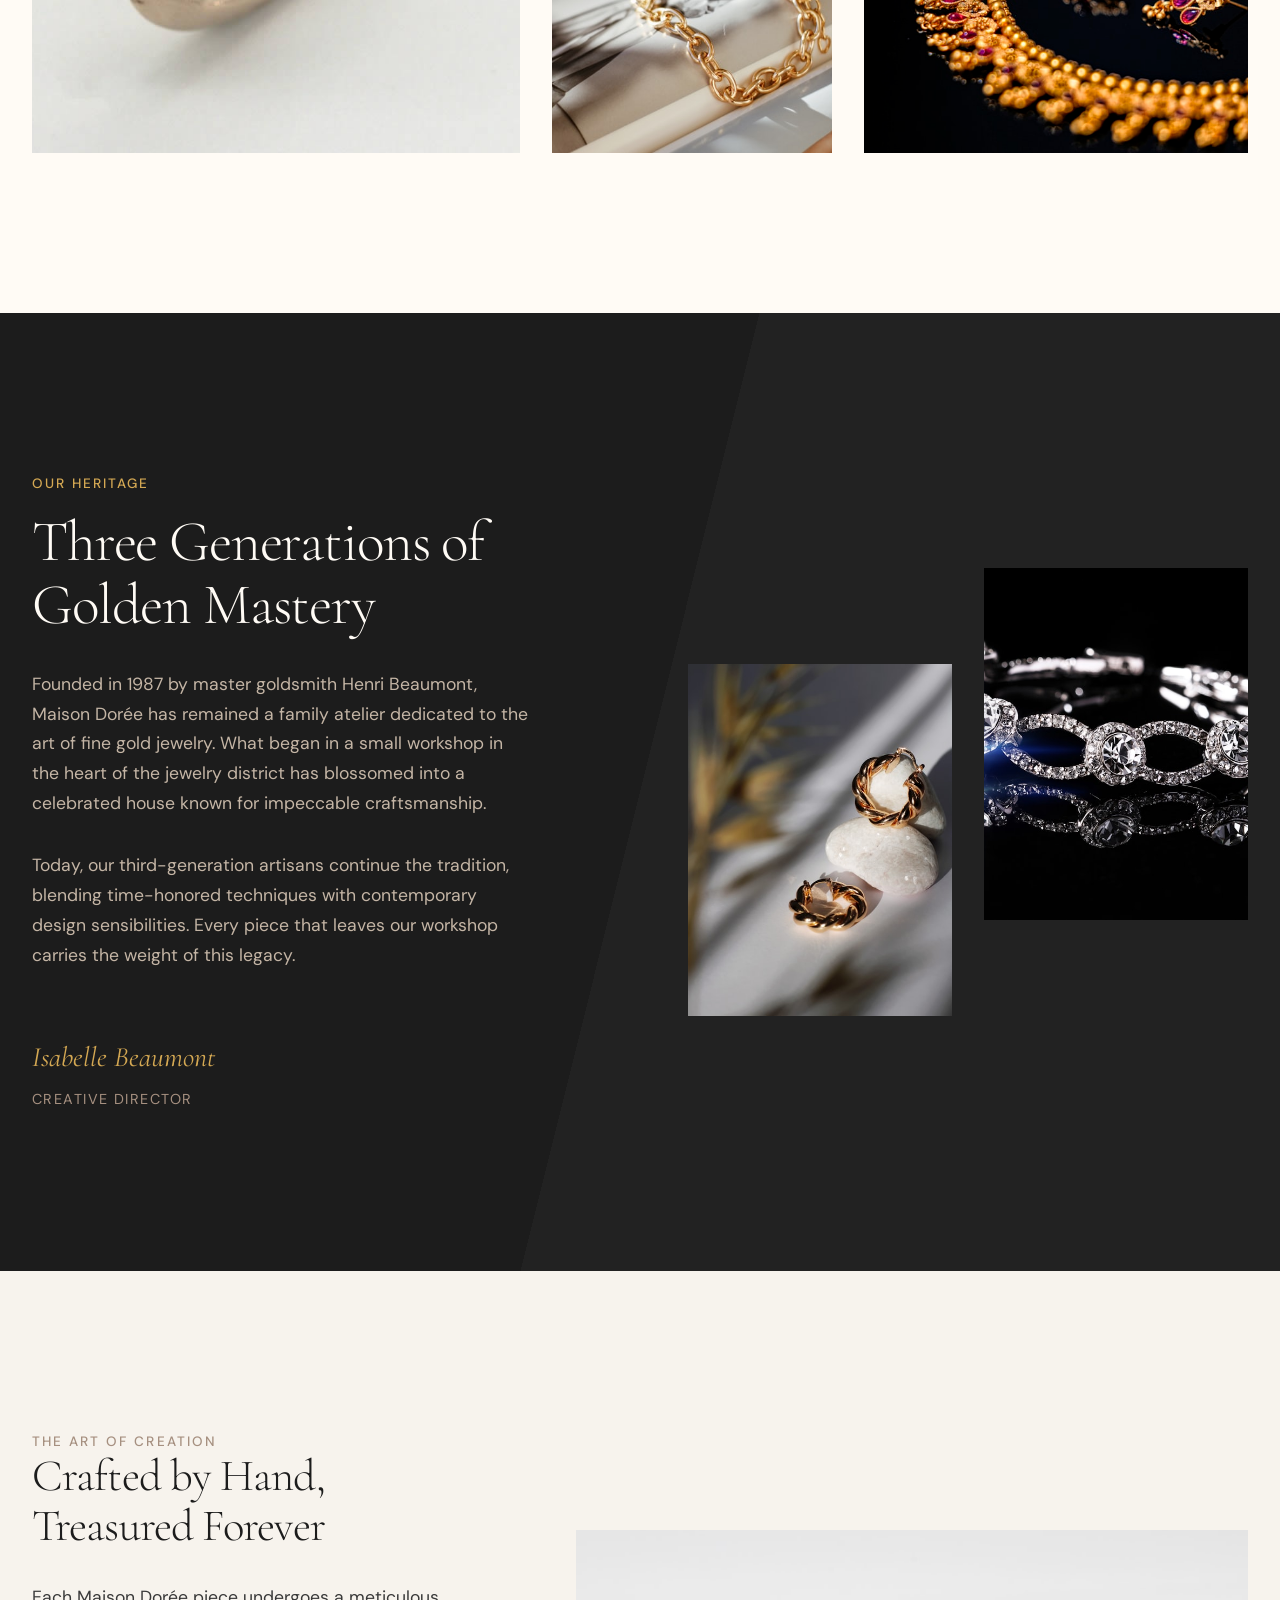
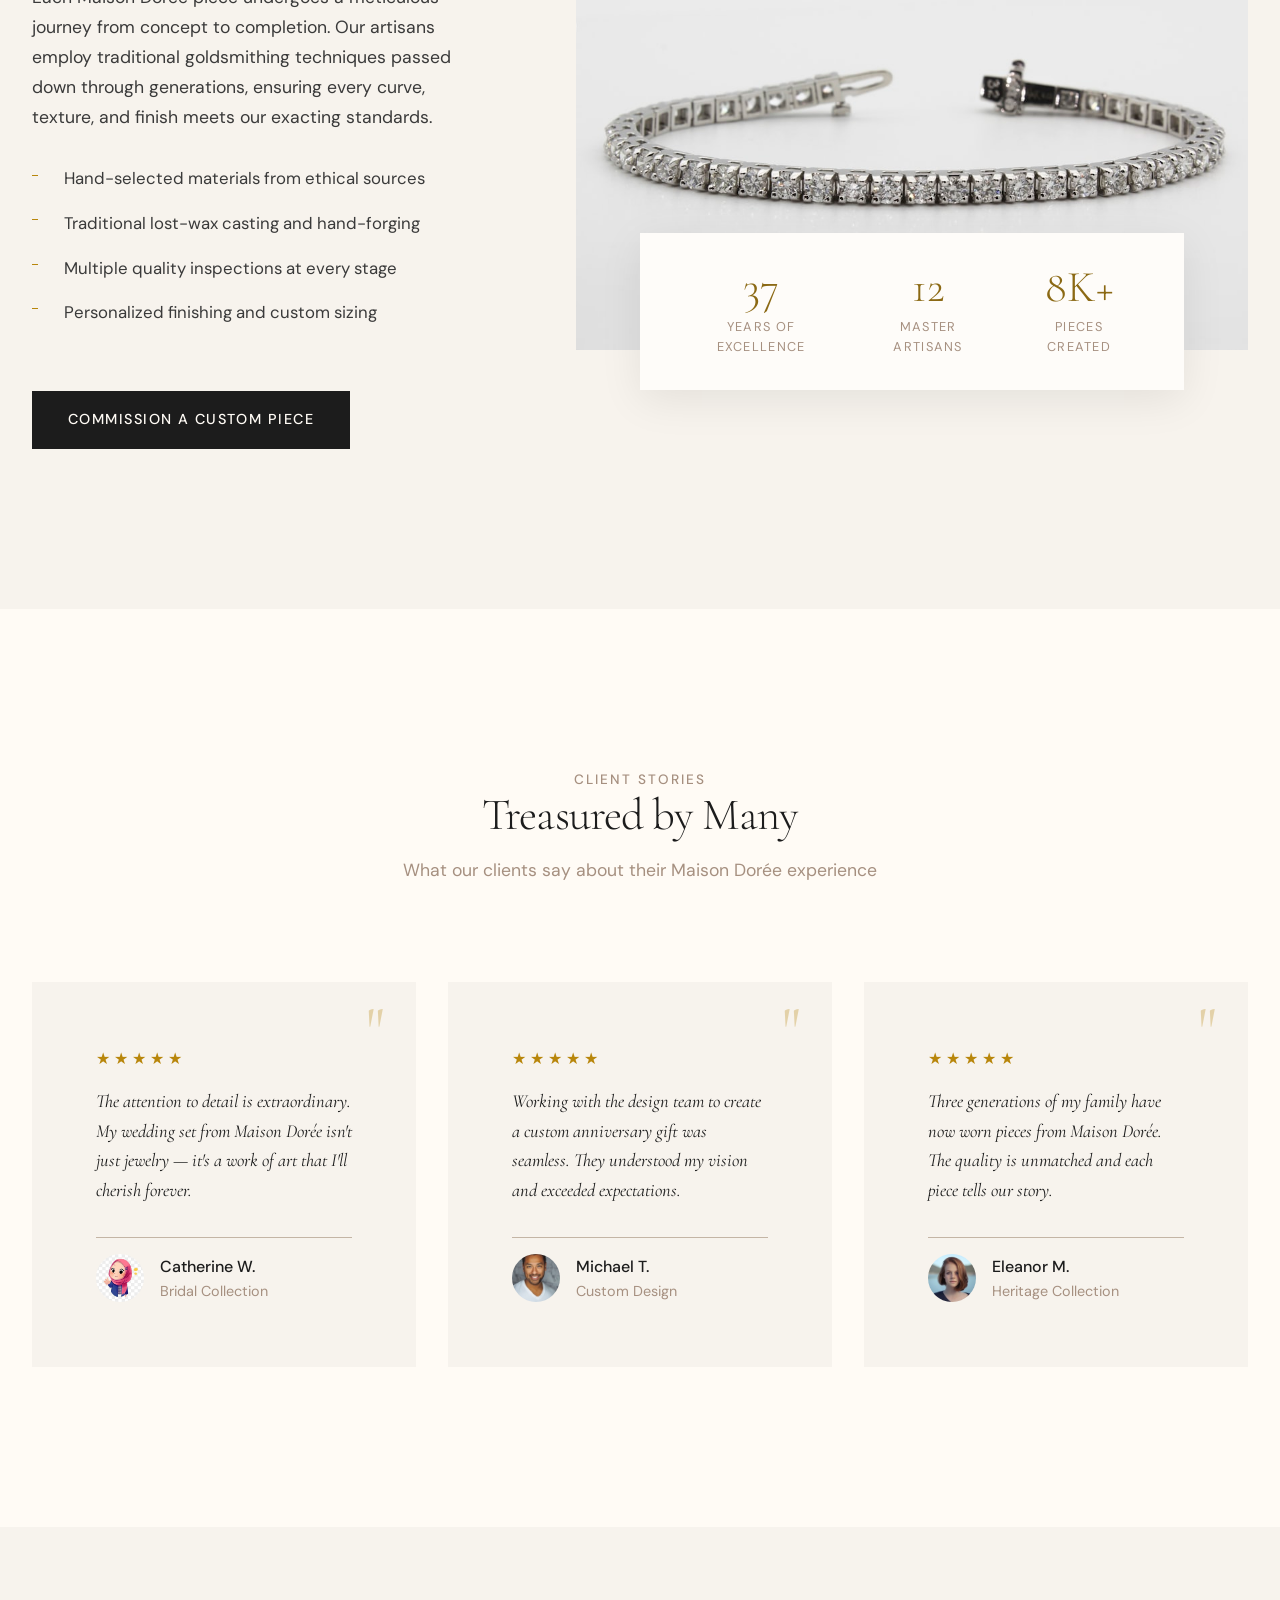
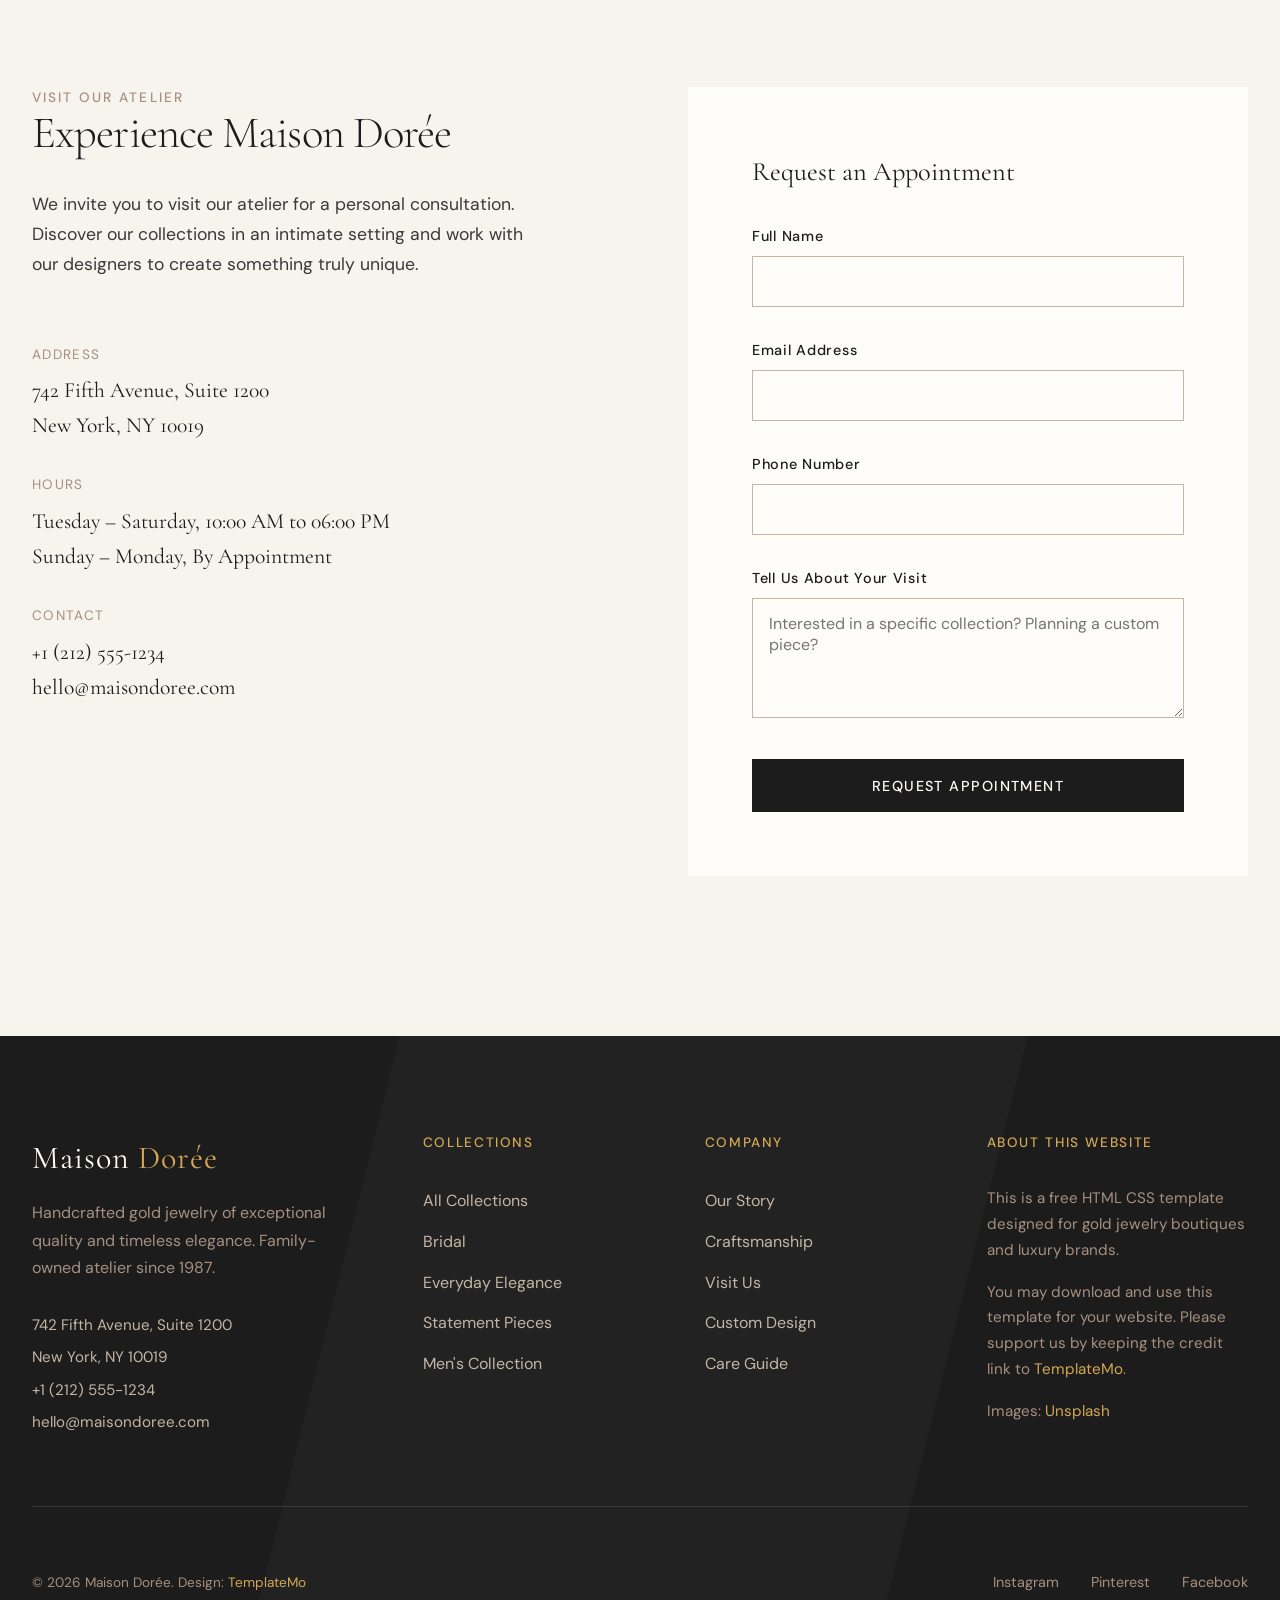
==== commit 5cf166b6: "Update index.html" ====
--- a/index.html
+++ b/index.html
@@ -62,6 +62,11 @@
         </ul>
         <div class="mobile-nav-cta">
             <a href="#contact" class="btn-primary">Book Appointment</a>
+             <p id="userInfo">Belum login</p>
+
+<div id="authArea">
+    <button onclick="goLogin()" class="nav-cta">Login</button>
+</div>
         </div>
     </nav>
     
@@ -108,8 +113,7 @@
             <div class="featured-grid">
                 <div class="featured-image-wrapper">
                     <div class="featured-image">
-                        <img src="images/maison-hero-02.jpg" 
-                             alt="Handcrafted gold necklace">
+                        <iframe width="972" height="547" src="https://www.youtube.com/embed/WkEpw5r_SjQ" title="*Eps.1* - *Teori Bumi Datar* - Mengapa Kian Banyak yang Percaya Bumi itu DATAR ?" frameborder="0" allow="accelerometer; autoplay; clipboard-write; encrypted-media; gyroscope; picture-in-picture; web-share" referrerpolicy="strict-origin-when-cross-origin" allowfullscreen></iframe>
                     </div>
                     <div class="featured-badge">New Arrival</div>
                 </div>
